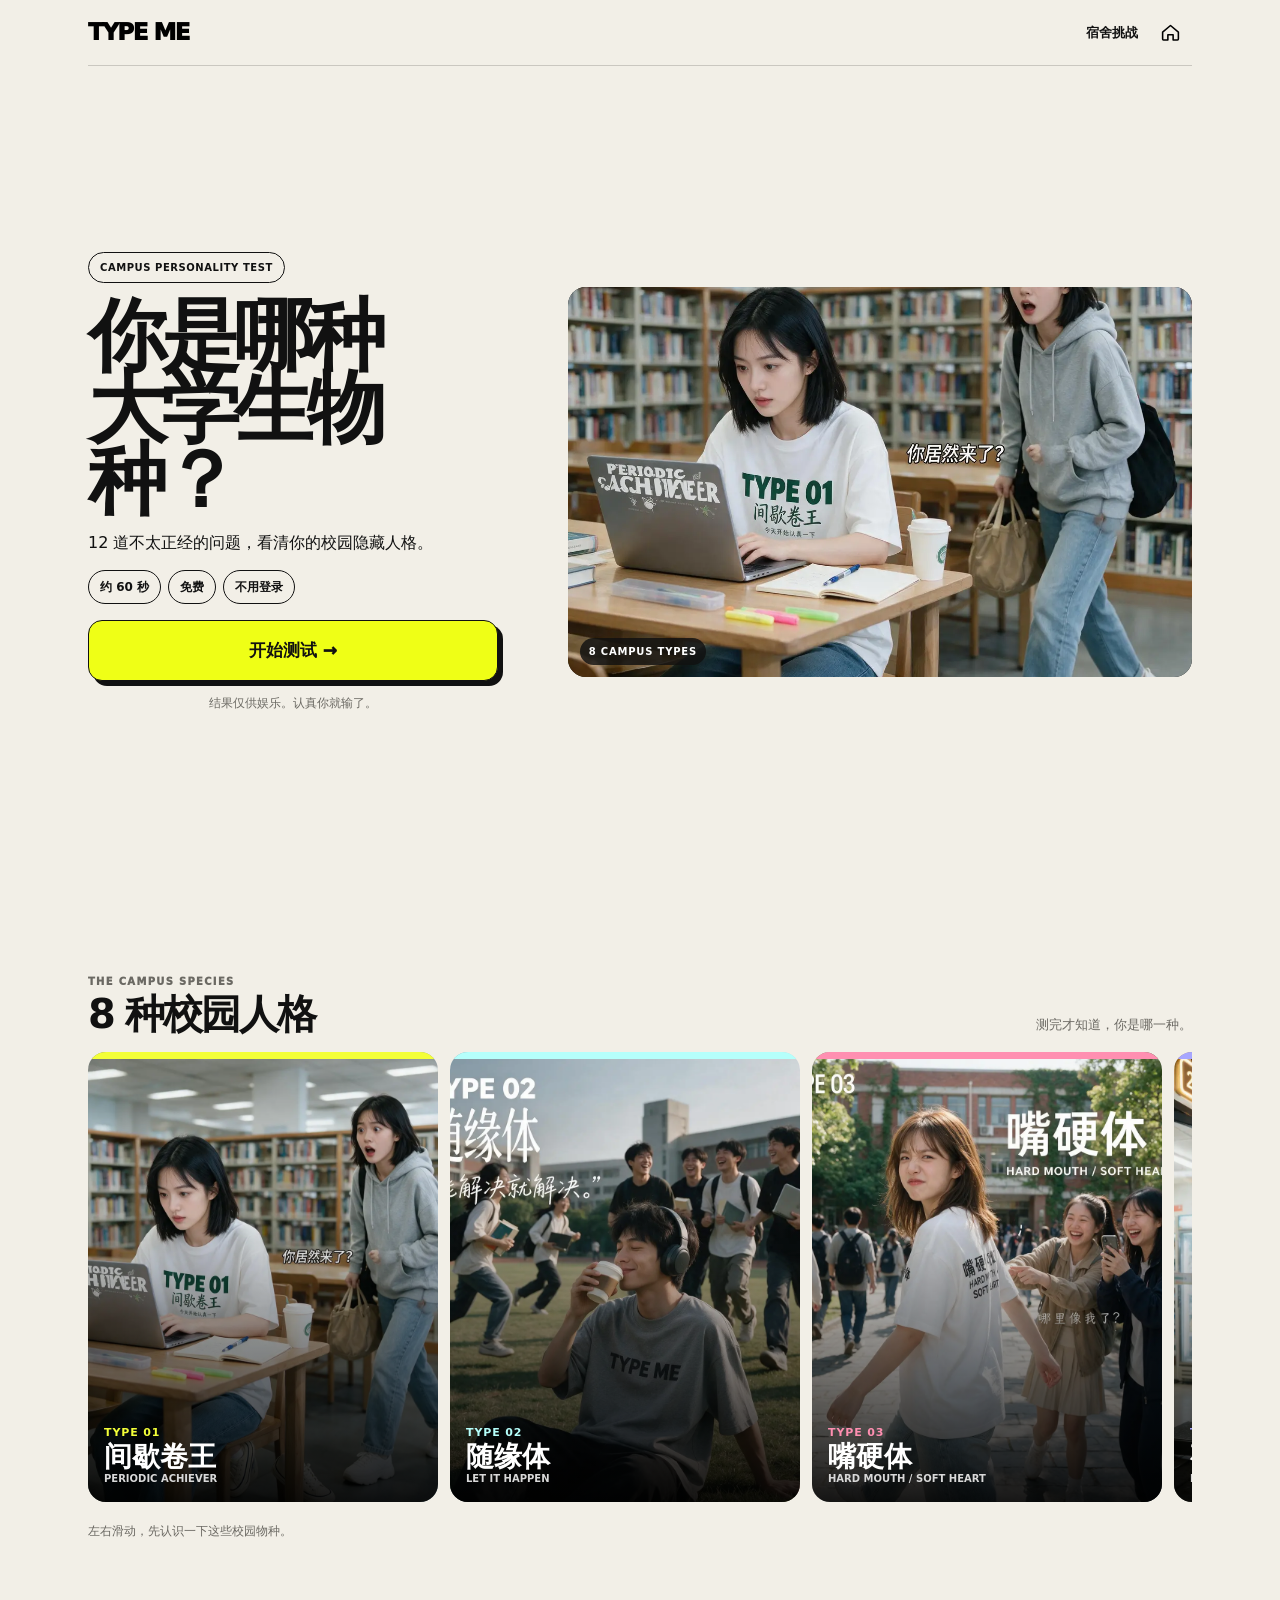
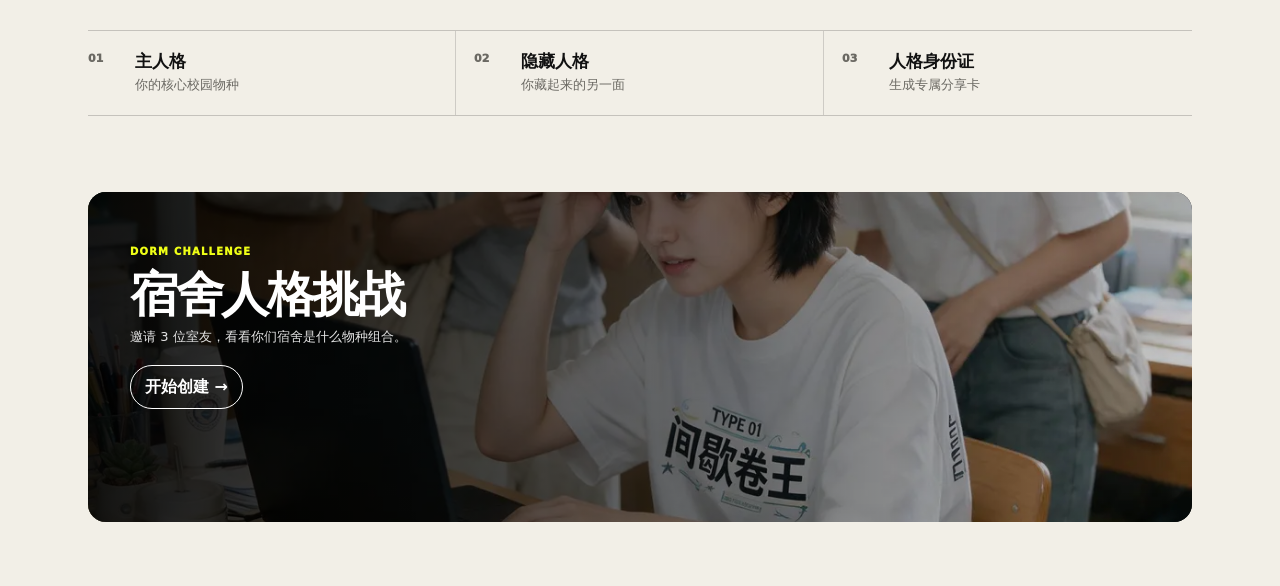
==== index.html @ 59ee9e59 "feat: add trusted analytics and WeChat public key verification" ====
<!doctype html>
<html lang="zh-CN">
<head>
  <meta charset="utf-8">
  <meta name="viewport" content="width=device-width,initial-scale=1,viewport-fit=cover">
  <meta name="theme-color" content="#f3f0e9">
  <title>TYPE ME｜你是哪种大学生物种？</title>
  <meta name="description" content="12 道不太正经的问题，看看你的校园隐藏人格。">
  <link rel="stylesheet" href="assets/styles.css?v=3">
  <link rel="stylesheet" href="assets/product-mockup.css?v=3">
  <link rel="stylesheet" href="assets/dorm.css?v=2">
  <link rel="stylesheet" href="assets/customer-media.css?v=2">
  <link rel="stylesheet" href="assets/editorial-v4.css?v=5">
  <script src="https://res.wx.qq.com/open/js/jweixin-1.6.0.js"></script>
</head>
<body>
<a class="skip-link" href="#mainContent">跳到主要内容</a>
<div class="shell">
  <header class="topbar">
    <button class="brand" id="brandBtn" type="button" aria-label="返回 TYPE ME 首页">TYPE ME</button>
    <div class="top-actions">
      <button class="top-link" id="dormTopBtn" type="button">宿舍挑战</button>
      <button class="icon-btn" id="homeBtn" type="button" aria-label="回到首页" hidden>
        <svg viewBox="0 0 24 24" aria-hidden="true"><path d="M3 11.5 12 4l9 7.5v8a1 1 0 0 1-1 1h-5v-6H9v6H4a1 1 0 0 1-1-1z"/></svg>
      </button>
    </div>
  </header>
  <main id="mainContent">
    <section id="homePage" class="page active">
      <div class="home-hero">
        <div class="hero-copy">
          <span class="eyebrow">CAMPUS PERSONALITY TEST</span>
          <h1>你是哪种<br>大学生物种？</h1>
          <p class="sub">12 道不太正经的问题，看清你的校园隐藏人格。</p>
          <div class="meta-row"><span class="meta-chip">约 60 秒</span><span class="meta-chip">免费</span><span class="meta-chip">不用登录</span></div>
          <div id="dormInviteBanner" class="dorm-invite-banner" hidden>
            <strong>你被拉进一个宿舍人格挑战</strong>
            <div>邀请码：<b id="dormInviteCode"></b></div>
            <div id="dormInviteProgress" style="margin-top:6px;font-size:13px">完成 12 题后自动加入这个宿舍。</div>
          </div>
          <button class="primary-btn" id="startBtn">开始测试 <span aria-hidden="true">→</span></button>
          <p class="micro">结果仅供娱乐。认真你就输了。</p>
        </div>
        <div class="hero-visual" id="homeVisual" aria-label="TYPE ME 校园人格穿搭视觉"></div>
      </div>
      <div class="section personality-preview-section">
        <div class="section-heading"><div><span class="section-kicker">THE CAMPUS SPECIES</span><h2>8 种校园人格</h2></div><p>测完才知道，你是哪一种。</p></div>
        <div class="preview-grid" id="previewGrid"></div>
        <p class="swipe-hint">左右滑动，先认识一下这些校园物种。</p>
      </div>
      <div class="outcome-band" aria-label="测试结果包含内容">
        <div><span>01</span><strong>主人格</strong><small>你的核心校园物种</small></div>
        <div><span>02</span><strong>隐藏人格</strong><small>你藏起来的另一面</small></div>
        <div><span>03</span><strong>人格身份证</strong><small>生成专属分享卡</small></div>
      </div>
      <div class="home-dorm-banner">
        <img id="homeDormVisual" src="assets/media/type07/scene.webp" alt="大学宿舍同学参与人格挑战" width="1200" height="750" loading="lazy">
        <div class="home-dorm-copy"><span>DORM CHALLENGE</span><h2>宿舍人格挑战</h2><p>邀请 3 位室友，看看你们宿舍是什么物种组合。</p><button id="homeDormBtn" class="banner-link" type="button">开始创建 →</button></div>
      </div>
      <div id="distributionBlock" class="section" hidden>
        <h2>最近测出的校园人格</h2>
        <div class="result-section" id="distributionContent"></div>
      </div>
    </section>

    <section id="quizPage" class="page">
      <div class="quiz-wrap">
        <div>
          <div class="quiz-head"><span id="quizCounter">1 / 12</span><span>别想太久，第一反应就行</span></div>
          <div class="progress"><span id="progressFill" style="width:8.333%"></span></div>
          <h2 class="question" id="questionText"></h2>
          <div class="options" id="options"></div>
        </div>
        <div class="quiz-bottom"><button class="back-btn" id="prevBtn">← 上一题</button></div>
      </div>
    </section>

    <section id="resultPage" class="page">
      <div id="resultHero" class="result-hero">
        <div class="result-visual-frame"><img id="resultVisual" src="" alt="" width="1200" height="1200"></div>
        <div class="result-hero-copy">
          <span class="result-page-kicker">YOUR CAMPUS SPECIES</span>
          <div class="type-number" id="resultType"></div>
          <h1 class="result-name" id="resultName"></h1>
          <div class="result-en" id="resultEn"></div>
        </div>
      </div>
      <div class="result-intro">
        <span class="section-kicker">PERSONALITY PROFILE</span>
        <h2 id="resultCore"></h2>
        <p id="resultDescription"></p>
        <div class="result-secondary">
          <span>隐藏人格 / SECONDARY TYPE</span>
          <div class="hidden-personality"><div class="hidden-badge" id="secondaryType"></div><div><strong id="secondaryName"></strong><p id="secondaryCore"></p></div></div>
        </div>
      </div>
      <div class="metrics-section"><div class="section-heading compact"><div><span class="section-kicker">PERSONALITY SIGNALS</span><h2>你的人格信号</h2></div></div><div id="metrics" class="metrics-grid"></div><p class="notice">娱乐测试结果，不是心理测量或医学结论。</p></div>
      <div class="other-side-section">
        <div class="section-heading compact inverse"><div><span class="section-kicker">SURVIVAL GUIDE</span><h2>你的校园生存指南</h2></div></div>
        <div class="other-side-grid">
          <article class="other-side-item skill-card"><span>HIGH-LIGHT SKILL</span><h3>高光技能</h3><p id="skillText"></p></article>
          <article class="other-side-item weakness-card"><span>FATAL WEAKNESS</span><h3>容易踩坑</h3><p id="weaknessText"></p></article>
        </div>
      </div>
      <div class="story-section"><div class="section-heading compact"><div><span class="section-kicker">YOUR CAMPUS STORY</span><h2>人格故事</h2></div></div><div class="result-gallery" id="resultGallery"></div><p class="visual-note" id="resultVisualNote"></p></div>
      <div class="population-strip"><div><span>你们这类人多吗？</span><strong id="populationStat">样本正在积累中</strong></div><p id="populationNote">完成样本不足 100 时不展示比例。</p></div>
      <div class="identity-section">
        <div class="section-heading compact"><div><span class="section-kicker">CAMPUS IDENTITY CARD</span><h2>领取人格身份证</h2></div></div>
        <div class="identity-layout"><div class="share-card-preview" id="identityPreview">
          <img class="card-visual" id="cardVisual" src="" alt="" width="1200" height="1200">
          <div class="card-preview-top"><small>TYPE ME · CAMPUS SPECIES</small><div id="cardType"></div></div>
          <div class="card-preview-copy"><h4 id="cardName"></h4><div id="cardEn"></div><div id="cardCore"></div></div>
        </div><div class="identity-copy"><span class="identity-index">TYPE ID / 01</span><h3>生成你的专属校园身份</h3><p>保存 1080×1920 人格卡，分享给好友看看他们是什么 TYPE。</p><div class="identity-actions"><button class="primary-btn" id="generateCardBtn">生成我的人格卡 →</button></div><p class="notice" id="cardStatus">二维码会绑定本次分享归因。</p></div></div>
      </div>

      <nav class="result-branch-grid" aria-label="测试结果下一步">
        <button class="result-branch" id="shareBtn" type="button"><span aria-hidden="true"><svg viewBox="0 0 24 24"><path d="M8 12l8-8m0 0H9m7 0v7M5 8v11h11v-5"/></svg></span><strong>分享给朋友</strong><small id="friendShareCopy">让朋友继续测试</small></button>
        <button class="result-branch" id="resultDormBranch" type="button"><span aria-hidden="true"><svg viewBox="0 0 24 24"><path d="M3 11.5 12 4l9 7.5M5 10v10h14V10M9 20v-6h6v6"/></svg></span><strong>宿舍挑战</strong><small>邀请 3 位室友</small></button>
        <button class="result-branch" id="resultProductBranch" type="button"><span aria-hidden="true"><svg viewBox="0 0 24 24"><path d="m8 5 4-2 4 2 4 2-2 4-2-1v11H8V10l-2 1-2-4 4-2Z"/></svg></span><strong>看我的 T 恤</strong><small>颜色与尺码</small></button>
      </nav>

      <div class="section dorm-entry result-dorm-entry" id="dormChallengeBlock">
        <div class="dorm-entry-card">
          <img id="dormEntryVisual" class="dorm-entry-visual" src="assets/media/type01/scene.webp" alt="大学宿舍同学一起参与人格挑战" width="1200" height="1200" loading="lazy">
          <div class="dorm-entry-overlay"><div class="dorm-kicker">DORM PERSONALITY CHALLENGE</div><h3>宿舍人格挑战</h3><p>邀请 3 位室友，4/4 解锁宿舍精神状态报告。</p><label class="sr-only" for="dormNameInput">宿舍名称，可选</label><input id="dormNameInput" class="dorm-name-field" maxlength="16" placeholder="宿舍名（可选，例如 404）"><button class="banner-link" id="createDormBtn">创建我的宿舍 →</button><div id="dormJoinStatus" class="dorm-preview-warning" hidden></div><button id="viewDormBtn" class="secondary-btn" style="margin-top:10px" hidden>查看宿舍进度</button></div>
        </div>
      </div>

      <div class="product-teaser-section">
        <div class="section-heading compact"><div><span class="section-kicker">WEAR YOUR TYPE</span><h2>你的 TYPE ME</h2></div></div>
        <div class="product-teaser"><div class="product-teaser-media"><img id="productTeaserVisual" src="" alt="" width="800" height="1000" loading="lazy"></div><div class="product-teaser-copy"><h3 id="productTeaserName"></h3><strong>¥129</strong><p id="tshirtTeaserCopy">这是你的 TYPE，不是我们的 Logo。</p><button class="secondary-btn" id="viewProductBtn">查看 T 恤详情 →</button></div></div>
      </div>
    </section>

    <section id="productPage" class="page">
      <div class="product-page-head"><button class="back-btn" id="productBackBtn">← 返回人格结果</button><span class="section-kicker">TYPE ME PRODUCT</span><h1>把你的 TYPE 穿出去</h1></div>
      <div class="section product-detail-section">
        <div class="product-box">
          <div class="product-media-panel">
            <div class="product-photo" id="productPhoto"></div>
            <div class="product-gallery" id="productGallery"></div>
          </div>
          <div class="product-copy">
            <div class="debug-tag">客户视觉素材已更新 · 当前为商品预览</div>
            <div class="product-summary"><h2 id="productName"></h2><p id="productIdentityCopy"></p><div class="price"><strong>¥129</strong><span>人格认证价</span><del>日常价 ¥139</del></div></div>
            <div class="selector"><div class="selector-label">颜色</div><div class="chips" id="colorChips"></div></div>
            <div class="selector"><div class="selector-label">尺码</div><div class="chips" id="sizeChips"></div></div>
            <div class="product-benefits" aria-label="商品核心卖点"><div><strong>220g</strong><span>重磅棉</span></div><div><strong>100%</strong><span>纯棉面料</span></div><div><strong>BOXY</strong><span>宽松版型</span></div></div>
            <div class="inventory-line" id="productInventory"></div>
            <div class="product-accordion-list">
              <details class="product-accordion"><summary>商品参数</summary><div class="product-accordion-body"><div class="product-specs" id="productSpecs"></div></div></details>
              <details class="product-accordion"><summary>尺码建议</summary><div class="product-accordion-body"><div class="size-guide-scroll"><table><thead><tr><th>尺码</th><th>胸围</th><th>衣长</th><th>肩宽</th></tr></thead><tbody id="sizeGuideRows"></tbody></table></div><div class="model-ref" id="modelRef"></div></div></details>
              <details class="product-accordion"><summary>洗涤护理</summary><div class="product-accordion-body"><ul class="care-list" id="careList"></ul></div></details>
              <details class="product-accordion"><summary>发货与售后</summary><div class="product-accordion-body"><div class="fulfillment-note" id="fulfillmentNote"></div></div></details>
            </div>
          </div>
          <div class="product-detail-story"><div class="section-heading compact"><div><span class="section-kicker">REAL PRODUCT DETAILS</span><h2>真实商品细节</h2></div></div><div class="detail-photo-grid" id="productDetailPhotos"></div><p class="notice" id="productPendingNote"></p></div>
        </div>
      </div>
      <div class="product-sticky-bar" aria-label="商品购买栏"><div><small>人格认证价</small><strong>¥129</strong></div><button class="primary-btn" id="buyBtn" disabled>商品预览中 · 暂未开放购买</button></div>
    </section>

    <section id="dormPage" class="page">
      <div class="dorm-page-wrap">
        <button class="back-btn" id="dormBackBtn">← 返回人格结果</button>
        <div class="dorm-head">
          <div class="dorm-kicker">TYPE ME · DORM SPECIES</div>
          <h1 id="dormTitle">我的宿舍</h1>
          <div class="dorm-code" id="dormCode"></div>
          <div class="dorm-progress"><span id="dormProgressText">1 / 4 已完成</span><span>4/4 解锁报告</span></div>
          <div class="dorm-progress-bar"><span id="dormProgressFill" style="width:25%"></span></div>
        </div>

        <div class="dorm-members" id="dormMembers"></div>
        <div class="dorm-actions two">
          <button class="primary-btn" id="dormShareBtn">邀请 3 个室友</button>
          <button class="secondary-btn" id="dormCopyBtn">复制邀请链接</button>
        </div>
        <button class="secondary-btn" id="dormRefreshBtn" style="margin-top:10px">刷新宿舍进度</button>
        <div id="dormInviteUrl" class="notice" style="word-break:break-all;margin-top:10px"></div>
        <div id="dormPreviewWarning" class="dorm-preview-warning" hidden>当前是 Vercel Preview 临时宿舍数据，只用于体验流程；容器重启或扩容时可能失效。正式多人联调会接持久数据库。</div>

        <div id="dormLock" class="dorm-lock">还差 3 位室友完成测试，4/4 后自动解锁宿舍报告。</div>
        <div id="dormReport" class="dorm-report" hidden>
          <div class="dorm-kicker" style="color:#f3ff38">DORM MENTAL STATE · ENTERTAINMENT ONLY</div>
          <h2 id="dormReportTitle"></h2>
          <p id="dormReportCore" class="dorm-report-core"></p>
          <div id="dormMetrics"></div>
          <div class="dorm-role-list" id="dormRoles"></div>
          <p style="font-size:12px;color:#888;margin-top:18px">娱乐化宿舍报告，不是心理测量或医学结论。</p>
        </div>
        <button class="primary-btn" id="dormDoorplateBtn" style="margin-top:14px" hidden>生成宿舍人格门牌</button>
      </div>
    </section>
  </main>
</div>
<div class="modal" id="checkoutModal"><div class="sheet"><h3>确认收货信息</h3><div class="field"><label>收货人</label><input id="receiverName" autocomplete="name"></div><div class="field"><label>手机号</label><input id="receiverPhone" inputmode="tel" autocomplete="tel"></div><div class="field"><label>收货地址</label><input id="receiverAddress" autocomplete="street-address"></div><button class="primary-btn" id="payBtn">确认并支付 ¥129</button><button class="secondary-btn" id="closeCheckoutBtn" style="margin-top:10px">取消</button><p class="notice">支付沿用当前微信 JSAPI / Native 接口，不在 V2 重写支付底座。</p></div></div>
<div class="modal" id="nativePayModal"><div class="sheet"><h3>微信扫码支付</h3><div id="nativeQr" style="text-align:center;word-break:break-all"></div><button class="secondary-btn" id="closeNativeBtn" style="margin-top:16px">关闭</button></div></div>
<div class="toast" id="toast" role="status" aria-live="polite"></div>
<script src="assets/app.js?v=9"></script>
<script src="assets/scoring-v1.js?v=1"></script>
<script src="assets/product-mockup.js?v=2"></script>
<script src="assets/card-ui.js?v=3"></script>
<script src="assets/dorm.js?v=2"></script>
</body>
</html>
---- assets/styles.css ----
:root{--bg:#f3f0e9;--ink:#111;--muted:#6b6b68;--card:#fffdf8;--line:#171717;--acid:#f3ff38;--shadow:6px 6px 0 #111;--radius:22px}*{box-sizing:border-box}html{scroll-behavior:smooth}body{margin:0;background:var(--bg);color:var(--ink);font-family:Inter,ui-sans-serif,system-ui,-apple-system,BlinkMacSystemFont,"Segoe UI","PingFang SC","Hiragino Sans GB","Microsoft YaHei",sans-serif}button,input,select{font:inherit}button{cursor:pointer}a{color:inherit}.shell{width:min(100%,720px);margin:0 auto;min-height:100vh;padding:16px 16px 60px}.topbar{display:flex;align-items:center;justify-content:space-between;padding:4px 2px 18px}.brand{font-weight:1000;letter-spacing:-.05em;font-size:25px}.top-actions{display:flex;gap:8px}.icon-btn{border:2px solid var(--line);background:#fff;border-radius:999px;width:42px;height:42px;font-weight:900;display:grid;place-items:center}.page{display:none}.page.active{display:block;animation:fade .18s ease}@keyframes fade{from{opacity:.3;transform:translateY(4px)}to{opacity:1;transform:none}}.hero{padding:34px 4px 24px;min-height:72vh;display:flex;flex-direction:column;justify-content:center}.eyebrow{display:inline-flex;align-items:center;gap:8px;width:max-content;border:2px solid #111;border-radius:999px;padding:7px 11px;font-size:12px;font-weight:850;background:#fff}.hero h1{font-size:clamp(48px,14vw,86px);line-height:.93;letter-spacing:-.065em;margin:18px 0 14px;max-width:650px}.hero .sub{font-size:20px;line-height:1.55;margin:0 0 18px;max-width:560px}.meta-row{display:flex;flex-wrap:wrap;gap:8px;margin:8px 0 24px}.meta-chip{font-size:13px;font-weight:800;border:1.5px solid #111;padding:7px 10px;border-radius:999px;background:#fff}.primary-btn{width:100%;border:2px solid #111;border-radius:18px;background:var(--acid);color:#111;padding:17px 20px;font-size:18px;font-weight:1000;box-shadow:var(--shadow);transition:.13s transform,.13s box-shadow}.primary-btn:active{transform:translate(4px,4px);box-shadow:2px 2px 0 #111}.secondary-btn{width:100%;border:2px solid #111;border-radius:16px;background:#fff;padding:14px 18px;font-weight:900}.micro{font-size:12px;color:var(--muted);text-align:center;margin:16px 0 0}.section{padding:36px 0}.section h2{font-size:34px;letter-spacing:-.04em;margin:0 0 16px}.preview-grid{display:grid;grid-template-columns:1fr 1fr;gap:12px}.preview-card{border:2px solid #111;border-radius:18px;background:#fff;padding:18px;min-height:158px;display:flex;flex-direction:column;justify-content:space-between}.preview-type{font-size:11px;font-weight:900;letter-spacing:.08em}.preview-name{font-size:22px;font-weight:1000;line-height:1.05}.preview-en{font-size:11px;color:#555;font-weight:800}.hidden-note{margin:14px 0 0;padding:14px;border-left:4px solid #111;background:#fff;font-weight:800}.quiz-wrap{min-height:78vh;display:flex;flex-direction:column}.quiz-head{padding:6px 0 18px;display:flex;justify-content:space-between;align-items:center;font-size:13px;font-weight:900}.progress{height:8px;border:2px solid #111;border-radius:999px;overflow:hidden;background:#fff}.progress>span{height:100%;display:block;background:var(--acid);transition:width .22s ease}.question{font-size:32px;line-height:1.16;letter-spacing:-.04em;margin:30px 0 18px}.options{display:grid;gap:10px}.option{border:2px solid #111;background:#fff;border-radius:16px;padding:15px 16px;text-align:left;font-weight:850;line-height:1.35;transition:.12s}.option:hover,.option.selected{background:#111;color:#fff;transform:translateY(-1px)}.quiz-bottom{margin-top:auto;padding-top:20px;display:flex;gap:10px}.back-btn{border:2px solid #111;background:#fff;border-radius:16px;padding:14px 16px;font-weight:900}.result-hero{border:2px solid #111;background:#111;color:#fff;border-radius:28px;padding:26px 22px;overflow:hidden;position:relative}.result-hero:after{content:"";position:absolute;width:180px;height:180px;border-radius:50%;background:var(--accent,#f3ff38);right:-72px;bottom:-78px;opacity:.95}.type-number{font-size:13px;font-weight:950;letter-spacing:.12em;color:var(--accent,#f3ff38)}.result-name{font-size:52px;line-height:.95;letter-spacing:-.06em;margin:18px 0 8px}.result-en{font-size:14px;font-weight:900;letter-spacing:.08em;color:#bbb}.result-core{font-size:23px;font-weight:900;line-height:1.35;margin:28px 0 0;max-width:480px;position:relative;z-index:1}.result-section{border:2px solid #111;background:#fff;border-radius:22px;padding:20px;margin-top:14px}.result-section h3{margin:0 0 12px;font-size:22px;letter-spacing:-.03em}.result-section p{line-height:1.7;margin:0}.metric{margin:14px 0}.metric-top{display:flex;justify-content:space-between;font-size:13px;font-weight:900;margin-bottom:6px}.metric-bar{height:12px;background:#ecebe6;border:1.5px solid #111;border-radius:99px;overflow:hidden}.metric-bar span{display:block;height:100%;background:var(--accent,#f3ff38);border-right:1.5px solid #111}.hidden-personality{display:flex;gap:14px;align-items:center}.hidden-badge{border:2px solid #111;border-radius:14px;padding:12px;min-width:90px;text-align:center;background:#f4f4ef;font-weight:1000}.stat-box{font-size:30px;font-weight:1000}.share-card-preview{aspect-ratio:9/16;max-width:330px;margin:0 auto;border:2px solid #111;border-radius:24px;background:#111;color:#fff;padding:24px;display:flex;flex-direction:column;justify-content:space-between;box-shadow:var(--shadow)}.share-card-preview small{font-weight:900;letter-spacing:.1em}.share-card-preview h4{font-size:40px;line-height:.95;margin:8px 0}.product-box{border:2px solid #111;border-radius:24px;background:#fff;margin-top:18px;overflow:hidden}.product-photo{aspect-ratio:4/3;background:repeating-linear-gradient(-45deg,#efeee8,#efeee8 12px,#e2e0d8 12px,#e2e0d8 24px);display:grid;place-items:center;text-align:center;font-weight:900;color:#777;border-bottom:2px solid #111}.product-copy{padding:20px}.price{display:flex;align-items:end;gap:10px;margin:10px 0 16px}.price strong{font-size:34px}.price del{color:#777}.selector{margin:16px 0}.selector-label{font-size:13px;font-weight:900;margin-bottom:8px}.chips{display:flex;gap:8px;flex-wrap:wrap}.chip{border:2px solid #111;border-radius:999px;background:#fff;padding:8px 12px;font-weight:900}.chip.active{background:#111;color:#fff}.modal{position:fixed;inset:0;background:rgba(0,0,0,.55);display:none;align-items:flex-end;justify-content:center;z-index:50}.modal.open{display:flex}.sheet{background:#fff;width:min(100%,720px);border-radius:26px 26px 0 0;padding:20px 18px 28px;border:2px solid #111;border-bottom:0;max-height:88vh;overflow:auto}.sheet h3{margin:0 0 16px}.field{display:grid;gap:6px;margin:12px 0}.field label{font-size:12px;font-weight:900}.field input{border:2px solid #111;border-radius:13px;padding:13px}.notice{font-size:12px;color:#666;line-height:1.6}.toast{position:fixed;left:50%;bottom:26px;transform:translateX(-50%) translateY(20px);opacity:0;pointer-events:none;background:#111;color:#fff;padding:10px 14px;border-radius:999px;font-size:13px;font-weight:800;transition:.2s;z-index:100}.toast.show{opacity:1;transform:translateX(-50%)}.debug-tag{font-size:11px;background:#fff1c7;border:1px solid #d6aa00;padding:5px 8px;border-radius:8px;color:#6d5400}@media(max-width:480px){.shell{padding:12px 12px 42px}.hero{padding-top:18px}.hero h1{font-size:55px}.question{font-size:29px}.result-name{font-size:46px}.preview-card{min-height:145px;padding:14px}}.product-specs{display:grid;grid-template-columns:1fr 1fr;gap:8px;margin:18px 0}.product-specs>div{border:1.5px solid #111;border-radius:12px;padding:10px 11px;background:#f8f7f2;display:grid;gap:3px}.product-specs span{font-size:11px;color:#666;font-weight:800}.product-specs b{font-size:14px}.size-guide{border:1.5px solid #111;border-radius:14px;margin:16px 0;background:#fff}.size-guide summary{padding:12px 14px;font-weight:950;cursor:pointer}.size-guide-scroll{overflow:auto;border-top:1.5px solid #111}.size-guide table{width:100%;border-collapse:collapse;min-width:430px;font-size:12px}.size-guide th,.size-guide td{padding:9px 10px;border-bottom:1px solid #ddd;text-align:center}.size-guide th{background:#111;color:#fff}.model-ref{display:grid;gap:5px;padding:13px 14px;border-left:4px solid #111;background:#f4f3ed;margin:14px 0 18px;font-size:13px}.model-ref span{color:#444}@media(max-width:480px){.product-specs{grid-template-columns:1fr}.size-guide table{min-width:390px}}
---- assets/product-mockup.css ----
.product-photo{position:relative;overflow:hidden;background:#dedbd1;aspect-ratio:4/3;border-bottom:2px solid #111}.real-product-image{width:100%;height:100%;object-fit:cover;display:block}.visual-badge{position:absolute;left:12px;bottom:12px;border:1.5px solid #111;border-radius:999px;background:rgba(255,255,255,.92);padding:7px 10px;font-size:10px;font-weight:1000;letter-spacing:.04em}.product-gallery{display:grid;grid-template-columns:repeat(2,minmax(0,1fr));gap:8px;padding:10px;border-bottom:2px solid #111;background:#f4f2ec}.product-gallery button{min-width:0;min-height:0;padding:5px;border:2px solid transparent;border-radius:12px;background:transparent;text-align:left}.product-gallery button.active{border-color:#111;background:#fff}.product-gallery img{display:block;width:100%;aspect-ratio:4/3;object-fit:cover;border-radius:8px}.product-gallery span{display:block;font-size:10px;font-weight:900;margin:5px 2px 1px}
@container (min-width:520px){.product-gallery{grid-template-columns:repeat(4,minmax(0,1fr))}}
@container (min-width:620px){.product-photo{aspect-ratio:16/10}}
---- assets/dorm.css ----
.dorm-invite-banner{margin:14px 0 0;padding:16px;border:2px solid #111;border-radius:18px;background:#f3ff38;box-shadow:6px 6px 0 #111}.dorm-invite-banner strong{display:block;font-size:18px;margin-bottom:6px}.dorm-entry{border-top:1px solid #ddd}.dorm-entry-card{padding:18px;border:2px solid #111;border-radius:20px;background:#fff;box-shadow:7px 7px 0 #111}.dorm-entry-card h3{font-size:24px;margin:0 0 8px}.dorm-entry-card p{margin:0 0 14px;line-height:1.65}.dorm-name-field{width:100%;box-sizing:border-box;border:2px solid #111;border-radius:14px;padding:13px 14px;font:inherit;background:#fff;margin-bottom:10px}.dorm-kicker{font-size:12px;font-weight:900;letter-spacing:.12em;text-transform:uppercase;color:#666}.dorm-page-wrap{max-width:760px;margin:0 auto;padding:18px 16px 80px}.dorm-head{padding:18px;border:2px solid #111;border-radius:22px;background:#f3ff38;box-shadow:8px 8px 0 #111}.dorm-head h1{font-size:34px;line-height:1.05;margin:8px 0}.dorm-code{font-size:13px;font-weight:900;letter-spacing:.12em}.dorm-progress{display:flex;align-items:center;justify-content:space-between;margin-top:14px;font-weight:900}.dorm-progress-bar{height:13px;background:#1112;border:1px solid #111;border-radius:999px;overflow:hidden;margin-top:8px}.dorm-progress-bar span{display:block;height:100%;background:#111;transition:width .25s ease}.dorm-members{display:grid;gap:10px;margin-top:22px}.dorm-member{display:grid;grid-template-columns:42px 1fr auto;gap:12px;align-items:center;padding:14px;border:1.5px solid #111;border-radius:16px;background:#fff}.dorm-member.empty{opacity:.58;border-style:dashed}.dorm-slot{width:38px;height:38px;border-radius:12px;background:#111;color:#fff;display:grid;place-items:center;font-weight:1000}.dorm-member-main b{display:block;font-size:16px}.dorm-member-main span{font-size:12px;color:#666}.dorm-you{font-size:11px;font-weight:900;background:#f3ff38;border:1px solid #111;border-radius:999px;padding:4px 7px}.dorm-actions{display:grid;gap:10px;margin-top:18px}.dorm-report{margin-top:24px;padding:18px;border:2px solid #111;border-radius:22px;background:#111;color:#fff}.dorm-report[hidden]{display:none}.dorm-report h2{font-size:29px;line-height:1.15;margin:6px 0 10px}.dorm-report-core{color:#ccc;line-height:1.65}.dorm-metric{margin-top:16px}.dorm-metric-top{display:flex;justify-content:space-between;font-weight:900;font-size:13px}.dorm-metric-bar{height:10px;margin-top:6px;background:#ffffff20;border-radius:999px;overflow:hidden}.dorm-metric-bar span{display:block;height:100%;background:#f3ff38}.dorm-role-list{display:grid;gap:8px;margin-top:18px}.dorm-role{display:flex;justify-content:space-between;gap:10px;padding:9px 0;border-bottom:1px solid #ffffff20}.dorm-lock{margin-top:24px;padding:18px;border:1.5px dashed #777;border-radius:18px;text-align:center;color:#666}.dorm-card-preview{margin-top:18px}.dorm-card-preview img{width:100%;display:block;border-radius:18px;border:1px solid #222}.dorm-preview-warning{margin-top:12px;font-size:12px;line-height:1.55;color:#8a5d00;background:#fff4c2;border:1px solid #e2bd43;padding:10px 12px;border-radius:12px}@media(min-width:700px){.dorm-actions.two{grid-template-columns:1fr 1fr}.dorm-entry-card{padding:24px}.dorm-page-wrap{padding-top:28px}}
---- assets/customer-media.css ----
img{max-width:100%}button{touch-action:manipulation}.shell{container-type:inline-size}.primary-btn:disabled{cursor:not-allowed;box-shadow:none;background:#deddd7;color:#777;border-color:#8d8d89}.primary-btn:focus-visible,.secondary-btn:focus-visible,.icon-btn:focus-visible,.option:focus-visible,.chip:focus-visible,.product-gallery button:focus-visible{outline:4px solid var(--accent,#f3ff38);outline-offset:3px}

.hero{min-height:auto}.hero-visual{position:relative;aspect-ratio:16/10;margin:4px 0 22px;border:2px solid #111;border-radius:24px;background:#111;overflow:hidden;box-shadow:var(--shadow)}.hero-visual img{position:absolute;display:block;object-fit:cover;border:2px solid #111}.hero-visual img:first-child{inset:0;width:72%;height:100%;border:0}.hero-visual img:nth-child(2){right:12px;top:12px;width:31%;height:43%;border-radius:14px}.hero-visual img:nth-child(3){right:12px;bottom:12px;width:31%;height:43%;border-radius:14px}

.preview-card{padding:0;min-height:250px;overflow:hidden;justify-content:flex-end;position:relative;border-top:2px solid #111}.preview-card:before{content:"";position:absolute;inset:0 0 auto;height:10px;background:var(--preview-accent);z-index:2}.preview-card img{position:absolute;inset:0;width:100%;height:100%;object-fit:cover}.preview-card:after{content:"";position:absolute;inset:36% 0 0;background:linear-gradient(transparent,rgba(0,0,0,.9))}.preview-card-copy{position:relative;z-index:1;color:#fff;padding:54px 14px 14px}.preview-card .preview-en{color:#d8d8d8}.preview-card .preview-type{color:var(--preview-accent)}

.result-hero{padding:0}.result-hero:after{display:none}.result-visual-frame{aspect-ratio:4/3;background:#222;overflow:hidden}.result-visual-frame img{width:100%;height:100%;display:block;object-fit:cover}.result-hero-copy{padding:24px 22px 28px;position:relative}.result-core{margin-top:22px}.result-gallery{display:grid;grid-template-columns:minmax(0,1fr);gap:12px;margin-top:18px}.result-gallery figure,.detail-photo-grid figure{margin:0;min-width:0}.result-gallery img{width:100%;aspect-ratio:1/1;object-fit:cover;border:1.5px solid #111;border-radius:14px;display:block}.result-gallery figcaption,.detail-photo-grid figcaption{font-size:11px;font-weight:850;margin-top:6px}.visual-note{font-size:11px;color:#686866;line-height:1.55;margin:14px 0 0}

.share-card-preview{position:relative;isolation:isolate;overflow:hidden}.share-card-preview:after{content:"";position:absolute;inset:0;z-index:-1;background:linear-gradient(180deg,rgba(0,0,0,.08),#111 62%)}.card-visual{position:absolute;inset:0;z-index:-2;width:100%;height:62%;object-fit:cover;opacity:.9}.share-card-preview>small{align-self:flex-start;padding:6px 9px;border-radius:999px;background:rgba(0,0,0,.65)}

.dorm-entry-visual{width:100%;aspect-ratio:16/10;object-fit:cover;border:2px solid #111;border-radius:16px;margin-bottom:16px;display:block}

.inventory-line{border:1.5px solid #111;border-radius:12px;background:#f3ff38;padding:10px 12px;font-size:12px;font-weight:900;line-height:1.45;margin:14px 0}.chip{min-height:44px}.chip small{display:block;font-size:9px;margin-top:2px;opacity:.72}.care-guide{border:1.5px solid #111;border-radius:14px;background:#fff;margin:16px 0}.care-guide summary{padding:13px 14px;font-weight:950;cursor:pointer}.care-guide ul{margin:0;padding:0 28px 16px 34px;line-height:1.7;font-size:13px}.detail-photo-grid{display:grid;grid-template-columns:repeat(3,1fr);gap:9px;margin:18px 0}.detail-photo-grid img{width:100%;aspect-ratio:1/1;object-fit:cover;border:1.5px solid #111;border-radius:12px;display:block}.fulfillment-note{display:grid;gap:5px;padding:14px;border-left:4px solid #111;background:#f4f3ed;margin:16px 0 18px;font-size:12px;line-height:1.5}.fulfillment-note b{font-size:14px}

@container (min-width:520px){.result-gallery{grid-template-columns:repeat(2,minmax(0,1fr))}.result-gallery figure:last-child{grid-column:1/-1}.result-gallery figure:last-child img{aspect-ratio:16/9}}
@container (min-width:620px){.result-hero{display:grid;grid-template-columns:1.05fr .95fr;align-items:stretch}.result-visual-frame{aspect-ratio:auto;min-height:430px}.result-hero-copy{display:flex;flex-direction:column;justify-content:center}.result-name{font-size:58px}}
@media(max-width:480px){.hero h1{font-size:51px}.hero-visual{aspect-ratio:4/3;margin-top:2px}.preview-card{min-height:205px}.preview-card-copy{padding:48px 12px 12px}.preview-name{font-size:19px}.result-gallery figcaption{font-size:10px}.detail-photo-grid{grid-template-columns:1fr 1fr}.detail-photo-grid figure:last-child{grid-column:1/-1}.detail-photo-grid figure:last-child img{aspect-ratio:16/10}.product-copy{padding:17px}}
@media(prefers-reduced-motion:reduce){html{scroll-behavior:auto}.page.active{animation:none}.primary-btn,.progress>span,.option,.toast{transition:none}}
---- assets/editorial-v4.css ----
:root{
  --bg:#f2efe7;
  --ink:#111111;
  --muted:#6b6963;
  --paper:#fffdf8;
  --acid:#efff16;
  --line:#171717;
  --radius-sm:12px;
  --radius-md:18px;
  --radius-lg:24px;
  --space-section:56px;
}

html{background:var(--bg);scroll-padding-top:72px}
body{overflow-x:hidden;background:var(--bg);font-size:16px;line-height:1.5}
::selection{background:var(--acid);color:var(--ink)}
button{min-height:44px}
.sr-only{position:absolute;width:1px;height:1px;padding:0;margin:-1px;overflow:hidden;clip:rect(0,0,0,0);white-space:nowrap;border:0}
.skip-link{position:fixed;z-index:100;left:12px;top:10px;transform:translateY(-150%);padding:10px 14px;border-radius:10px;background:#111;color:#fff;font-weight:850;text-decoration:none;transition:transform .18s ease-out}
.skip-link:focus{transform:translateY(0)}
.shell{width:100%;max-width:1160px;padding:0 16px 64px}
.topbar{min-height:58px;padding:8px 0;border-bottom:1px solid rgba(17,17,17,.18)}
.brand{appearance:none;border:0;background:transparent;padding:0;font-size:23px;line-height:1;font-weight:1000;letter-spacing:-.065em;min-height:44px}
.top-actions{align-items:center}
.top-link{appearance:none;border:0;background:transparent;padding:8px 2px;font-size:13px;font-weight:900;color:var(--ink)}
.icon-btn{width:44px;height:44px;border:0;background:transparent;border-radius:50%}
.icon-btn svg{width:21px;height:21px;fill:none;stroke:currentColor;stroke-width:1.8;stroke-linecap:round;stroke-linejoin:round}
.page.active{animation:editorial-enter .22s ease-out}
@keyframes editorial-enter{from{opacity:0;transform:translateY(7px)}to{opacity:1;transform:none}}

.home-hero{display:grid;padding:34px 0 10px}
.hero-copy{display:contents}
.hero-copy .eyebrow{grid-row:1;justify-self:start}
.hero-copy h1{grid-row:2;font-size:clamp(49px,14.2vw,64px);line-height:.91;letter-spacing:-.075em;margin:17px 0 15px;max-width:none}
.hero-copy .sub{grid-row:3;font-size:16px;line-height:1.55;margin:0 0 14px;max-width:34em}
.hero-copy .meta-row{grid-row:4;margin:0 0 16px;gap:7px}
.hero-copy .dorm-invite-banner{grid-row:5}
.hero-visual{grid-row:6;position:relative;aspect-ratio:16/10;margin:4px 0 16px;border:0;border-radius:var(--radius-md);background:#111;overflow:hidden;box-shadow:none}
.hero-visual img{position:absolute!important;inset:0!important;width:100%!important;height:100%!important;border:0!important;border-radius:0!important;object-fit:cover}
.hero-visual::after{content:"8 CAMPUS TYPES";position:absolute;left:12px;bottom:12px;padding:6px 9px;border-radius:999px;background:rgba(17,17,17,.82);color:#fff;font-size:10px;font-weight:900;letter-spacing:.08em}
.hero-copy .primary-btn{grid-row:7}
.hero-copy .micro{grid-row:8}
.eyebrow{border:1.5px solid var(--ink);background:transparent;padding:7px 11px;font-size:10px;letter-spacing:.055em}
.meta-chip{padding:7px 11px;border:1px solid var(--ink);background:transparent;font-size:12px}
.primary-btn{min-height:54px;border-radius:14px;border:1.5px solid var(--ink);box-shadow:5px 5px 0 var(--ink);font-size:17px;transition:transform .16s ease,box-shadow .16s ease,background .16s ease}
.primary-btn:hover:not(:disabled){background:#e5f600}
.secondary-btn{min-height:48px;border-radius:12px;border:1.5px solid var(--ink);background:transparent}
.micro{margin:13px 0 0}

.section{padding:var(--space-section) 0}
.section-heading{display:flex;align-items:end;justify-content:space-between;gap:18px;margin-bottom:18px}
.section-heading h2,.section h2{font-size:31px;line-height:1;letter-spacing:-.055em;margin:5px 0 0}
.section-heading>p{max-width:240px;margin:0;color:var(--muted);font-size:13px;text-align:right}
.section-kicker{display:block;font-size:10px;font-weight:950;letter-spacing:.13em;color:var(--muted)}
.section-heading.compact{margin-bottom:18px}
.section-heading.inverse h2,.section-heading.inverse .section-kicker{color:#fff}

.personality-preview-section{padding-bottom:34px}
.preview-grid{display:flex;gap:12px;overflow-x:auto;scroll-snap-type:x mandatory;scrollbar-width:none;margin:0 -16px;padding:0 16px 8px}
.preview-grid::-webkit-scrollbar{display:none}
.preview-card{flex:0 0 min(80vw,310px);min-height:390px;scroll-snap-align:start;border:0;border-radius:var(--radius-md);box-shadow:none}
.preview-card:before{height:7px}
.preview-card-copy{padding:96px 16px 16px}
.preview-card .preview-name{font-size:28px}
.preview-card .preview-en{font-size:10px}
.swipe-hint{margin:8px 0 0;color:var(--muted);font-size:12px}

.outcome-band{display:grid;margin:14px 0 var(--space-section);border-top:1px solid rgba(17,17,17,.2);border-bottom:1px solid rgba(17,17,17,.2)}
.outcome-band>div{display:grid;grid-template-columns:38px 1fr;column-gap:9px;padding:16px 0;border-bottom:1px solid rgba(17,17,17,.16)}
.outcome-band>div:last-child{border-bottom:0}
.outcome-band span{grid-row:1/3;font-size:11px;font-weight:950;color:var(--muted)}
.outcome-band strong{font-size:17px;line-height:1.2}
.outcome-band small{margin-top:4px;color:var(--muted)}

.home-dorm-banner{position:relative;min-height:245px;border-radius:var(--radius-md);overflow:hidden;background:#111;color:#fff}
.home-dorm-banner::after{content:"";position:absolute;inset:0;background:linear-gradient(90deg,rgba(0,0,0,.88),rgba(0,0,0,.2))}
.home-dorm-banner img{position:absolute;inset:0;width:100%;height:100%;object-fit:cover}
.home-dorm-copy{position:relative;z-index:1;max-width:310px;padding:24px 20px}
.home-dorm-copy>span{color:var(--acid);font-size:10px;font-weight:950;letter-spacing:.12em}
.home-dorm-copy h2{font-size:31px;line-height:1;margin:8px 0 9px;letter-spacing:-.05em}
.home-dorm-copy p{font-size:13px;line-height:1.6;margin:0 0 17px;color:#e5e5e5}
.banner-link{appearance:none;display:inline-flex;align-items:center;justify-content:center;min-height:44px;border:1.5px solid currentColor;border-radius:999px;background:transparent;color:inherit;padding:8px 14px;font-weight:900}
.top-link:active,.brand:active,.icon-btn:active,.banner-link:active,.secondary-btn:active{opacity:.62}

.quiz-wrap{max-width:680px;margin:0 auto;min-height:calc(100dvh - 86px);padding:24px 0 16px}
.quiz-head{font-size:12px}
.progress{height:6px;border:0;background:#dcd8ce}
.progress>span{background:var(--ink)}
.question{font-size:clamp(30px,8.7vw,42px);margin:36px 0 24px}
.options{gap:11px}
.option{min-height:58px;border:1.5px solid var(--ink);border-radius:14px;padding:16px;font-size:16px}
.option:hover{transform:none}
.option.selected{background:var(--ink);color:#fff}

#resultPage{max-width:820px;margin:0 auto;padding-top:12px}
.result-hero{position:relative;display:block!important;grid-template-columns:none!important;padding:0;border:0;border-radius:var(--radius-md);background:#111;box-shadow:none;overflow:hidden;color:#fff}
.result-visual-frame{position:relative;aspect-ratio:4/5;max-height:690px}
.result-visual-frame::after{content:"";position:absolute;inset:24% 0 0;background:linear-gradient(transparent 0,rgba(0,0,0,.18) 22%,rgba(0,0,0,.92) 100%)}
.result-visual-frame img{width:100%;height:100%;object-fit:cover}
.result-hero-copy{position:absolute;z-index:2;left:0;right:0;bottom:0;padding:28px 20px 24px}
.result-page-kicker{display:inline-flex;margin-bottom:13px;padding:6px 9px;border:1px solid rgba(255,255,255,.8);border-radius:999px;color:#fff;font-size:9px;font-weight:950;letter-spacing:.11em}
.type-number{color:var(--accent,var(--acid));font-size:13px;font-weight:950;letter-spacing:.1em}
.result-name{color:#fff;font-size:clamp(54px,17vw,80px);line-height:.9;letter-spacing:-.07em;margin:8px 0 10px}
.result-en{color:#fff;font-size:11px;font-weight:900;letter-spacing:.05em}
.result-intro{padding:30px 2px 35px}
.result-intro h2{font-size:27px;line-height:1.18;letter-spacing:-.045em;margin:8px 0 11px}
.result-intro>p{margin:0;color:#383733;line-height:1.75}
.result-secondary{margin-top:24px;padding:16px;border:1px solid rgba(17,17,17,.18);border-radius:14px;background:rgba(255,255,255,.46)}
.result-secondary>span{display:block;margin-bottom:12px;color:var(--muted);font-size:9px;font-weight:950;letter-spacing:.11em}
.hidden-personality{display:flex;align-items:flex-start;gap:12px}
.hidden-badge{flex:0 0 auto;min-width:70px;padding:9px 8px;border:1px solid var(--ink);border-radius:10px;background:var(--ink);color:#fff;font-size:11px;text-align:center}
.hidden-personality strong{display:block;font-size:20px;line-height:1.1;margin:1px 0 5px}
.hidden-personality p{margin:0;color:var(--muted);font-size:12px;line-height:1.5}

.metrics-section{padding:32px 0 39px;border-top:1px solid rgba(17,17,17,.2)}
.metrics-grid{display:grid;grid-template-columns:repeat(2,minmax(0,1fr));gap:10px}
.metric{min-width:0;margin:0;padding:13px 12px 12px;border:1px solid rgba(17,17,17,.18);border-radius:12px;background:var(--paper)}
.metric-top{display:flex;align-items:baseline;justify-content:space-between;gap:8px;margin-bottom:10px;font-size:11px;font-weight:850}
.metric-top span:last-child{font-size:18px;font-weight:1000;letter-spacing:-.04em}
.metric-bar{height:5px;border:0;border-radius:99px;background:#d9d6ce;overflow:hidden}
.metric-bar span{display:block;height:100%;border:0;border-radius:99px;background:var(--accent,var(--acid))}
.metrics-section .notice{margin:12px 2px 0}
.other-side-section{margin:0 -16px;padding:34px 16px 36px;background:#111;color:#fff}
.other-side-grid{display:grid;grid-template-columns:repeat(2,minmax(0,1fr));gap:10px}
.other-side-item{min-width:0;padding:16px 14px 17px;border:1px solid rgba(255,255,255,.2);border-radius:13px;background:#1b1b1b}
.other-side-item.weakness-card{background:#f7f3e9;color:#111}
.other-side-item>span{display:block;color:var(--accent,var(--acid));font-size:8px;font-weight:950;letter-spacing:.08em;margin-bottom:16px;overflow-wrap:anywhere}
.other-side-item.weakness-card>span{color:#6b6963}
.other-side-item h3{margin:0 0 8px;font-size:17px;line-height:1.1}
.other-side-item p{margin:0;color:#d6d6d6;line-height:1.6;font-size:12px}
.other-side-item.weakness-card p{color:#45433e}

.story-section{padding:46px 0 34px}
.result-gallery{display:grid;grid-template-columns:repeat(2,minmax(0,1fr));gap:10px;margin:0;padding:0;overflow:visible}
.result-gallery figure{min-width:0;margin:0;display:grid;grid-template-rows:auto auto;align-content:start}
.result-gallery .story-lead{grid-column:1/-1}
.result-gallery figure img{display:block;width:100%;height:auto;aspect-ratio:1/1;object-fit:cover;border:0;border-radius:14px}
.result-gallery .story-lead img{aspect-ratio:16/10}
.result-gallery figcaption{min-width:0;margin:7px 2px 0;font-size:11px;line-height:1.45;color:var(--muted);overflow-wrap:anywhere}
.visual-note{display:block;clear:both;width:100%;margin:16px 0 0;padding:13px 2px 0;border-top:1px solid rgba(17,17,17,.16);font-size:11px;line-height:1.65;overflow-wrap:anywhere}
.population-strip{display:flex;align-items:center;justify-content:space-between;gap:18px;padding:19px 0;border-top:1px solid rgba(17,17,17,.2);border-bottom:1px solid rgba(17,17,17,.2)}
.population-strip span{display:block;font-size:11px;color:var(--muted)}
.population-strip strong{display:block;margin-top:4px;font-size:19px}
.population-strip p{max-width:170px;margin:0;color:var(--muted);font-size:11px;text-align:right}

.identity-section{padding:48px 0 22px}
.identity-layout{display:grid;grid-template-columns:minmax(105px,36%) 1fr;gap:17px;align-items:center;padding:18px;border-radius:var(--radius-md);background:#111;color:#fff}
.share-card-preview{display:block;width:100%;max-width:154px;aspect-ratio:9/16;margin:0;border:0;border-radius:11px;padding:0;box-shadow:none;background:#111}
.share-card-preview::after{z-index:0;background:linear-gradient(180deg,rgba(0,0,0,.04) 20%,rgba(0,0,0,.18) 46%,rgba(0,0,0,.94) 100%)}
.share-card-preview .card-visual{z-index:-1;width:100%;height:100%;opacity:1;object-fit:cover}
.card-preview-top,.card-preview-copy{position:absolute;z-index:1;left:10px;right:10px}
.card-preview-top{top:10px;display:flex;align-items:center;justify-content:space-between;gap:5px}
.card-preview-top small{min-width:0;padding:4px 5px;border-radius:999px;background:rgba(0,0,0,.72);font-size:5px;font-weight:900;line-height:1.2;letter-spacing:.05em;white-space:nowrap}
.card-preview-top #cardType{flex:0 0 auto;padding:4px 5px;border-radius:999px;background:var(--accent,var(--acid));color:#111;font-size:6px;font-weight:1000;line-height:1.2}
.card-preview-copy{bottom:11px;color:#fff}
.share-card-preview h4{margin:0 0 5px;font-size:21px;line-height:.95;letter-spacing:-.04em}
.share-card-preview #cardEn{font-size:6px;font-weight:900;line-height:1.35;letter-spacing:.04em;white-space:nowrap;overflow:hidden;text-overflow:ellipsis;color:#d6d6d6}
.share-card-preview #cardCore{display:-webkit-box;margin-top:8px;overflow:hidden;-webkit-box-orient:vertical;-webkit-line-clamp:3;font-size:8px!important;font-weight:850;line-height:1.45;color:#fff}
.identity-index{display:block;margin-bottom:8px;color:var(--accent,var(--acid));font-size:9px;font-weight:950;letter-spacing:.1em}
.identity-copy h3{margin:0 0 8px;font-size:20px;line-height:1.16}
.identity-copy>p{margin:0 0 14px;color:#ccc;font-size:12px;line-height:1.55}
.identity-actions{display:grid;gap:8px}
.identity-actions .primary-btn{min-height:48px;padding:11px 12px;font-size:13px;box-shadow:none}
.identity-copy .notice{color:#999;font-size:10px}
.generated-card-panel{display:grid;gap:20px;margin-top:16px;padding:18px;border-radius:var(--radius-md);background:#111;color:#fff;scroll-margin-top:18px}
.generated-card-media{width:min(100%,340px);margin:0 auto;border:1px solid rgba(255,255,255,.24);border-radius:14px;overflow:hidden;background:#080808}
.generated-card-media img{display:block;width:100%;height:auto;aspect-ratio:9/16;object-fit:contain;background:#080808}
.generated-card-content{min-width:0;display:flex;flex-direction:column;justify-content:center}
.generated-card-kicker{display:block;margin-bottom:10px;color:var(--accent,var(--acid));font-size:9px;font-weight:950;letter-spacing:.12em}
.generated-card-content h3{margin:0 0 9px;font-size:24px;line-height:1.08;letter-spacing:-.04em}
.generated-card-content p{margin:0 0 17px;color:#d2d2d2;font-size:13px;line-height:1.65}
.generated-card-actions{display:grid;gap:10px}
.generated-card-actions .primary-btn,.generated-card-actions .secondary-btn{display:flex;align-items:center;justify-content:center;min-height:50px;text-align:center;text-decoration:none}
.generated-card-actions .primary-btn{box-shadow:none}
.generated-card-actions .secondary-btn{border-color:rgba(255,255,255,.72);color:#fff}
.generated-card-content small{display:block;margin-top:12px;color:#9e9e9e;font-size:10px;line-height:1.5}
.identity-section.has-generated-card .identity-layout{display:none}
.result-branch-grid{display:grid;grid-template-columns:repeat(3,minmax(0,1fr));gap:8px;padding:0 0 28px}
.result-branch{appearance:none;min-width:0;min-height:110px;padding:13px 8px 12px;border:1.5px solid var(--ink);border-radius:13px;background:transparent;color:var(--ink);text-align:left}
.result-branch>span{display:grid;place-items:center;width:29px;height:29px;margin-bottom:14px;border-radius:50%;background:var(--ink);color:#fff}
.result-branch svg{width:15px;height:15px;fill:none;stroke:currentColor;stroke-width:1.8;stroke-linecap:round;stroke-linejoin:round}
.result-branch strong,.result-branch small{display:block}
.result-branch strong{font-size:12px;line-height:1.25}
.result-branch small{margin-top:4px;color:var(--muted);font-size:9px;line-height:1.35}
.result-branch:active{background:var(--accent,var(--acid))}

.result-dorm-entry{padding:25px 0;border-top:1px solid rgba(17,17,17,.18)}
.result-dorm-entry .dorm-entry-card{position:relative;min-height:270px;padding:0;border:0;border-radius:var(--radius-md);box-shadow:none;overflow:hidden;background:#111;color:#fff}
.result-dorm-entry .dorm-entry-card::after{content:"";position:absolute;inset:0;background:linear-gradient(90deg,rgba(0,0,0,.9),rgba(0,0,0,.18))}
.result-dorm-entry .dorm-entry-visual{position:absolute;inset:0;width:100%;height:100%;aspect-ratio:auto;margin:0;border:0;border-radius:0;object-fit:cover}
.dorm-entry-overlay{position:relative;z-index:1;max-width:330px;padding:24px 20px}
.dorm-entry-overlay .dorm-kicker{color:var(--acid)}
.dorm-entry-overlay h3{font-size:30px;line-height:1;margin:9px 0}
.dorm-entry-overlay p{font-size:12px;color:#ddd}
.dorm-entry-overlay .dorm-name-field{min-height:44px;border-color:rgba(255,255,255,.7);background:rgba(0,0,0,.45);color:#fff}
.dorm-entry-overlay .dorm-name-field::placeholder{color:#c3c3c3}

.product-teaser-section{padding:38px 0 18px}
.product-teaser{display:grid;grid-template-columns:38% minmax(0,1fr);gap:15px;align-items:center;padding:13px;border:1px solid rgba(17,17,17,.18);border-radius:var(--radius-md);background:var(--paper)}
.product-teaser-media{position:relative;width:100%;aspect-ratio:4/5;align-self:center;border-radius:11px;overflow:hidden;background:#e5e2da}
.product-teaser-media img{position:absolute;inset:0;display:block;width:100%;height:100%!important;max-height:none;object-fit:cover;border-radius:0;background:transparent}
.product-teaser-copy{min-width:0;align-self:center}
.product-teaser h3{margin:0 0 5px;font-size:17px;line-height:1.25}
.product-teaser strong{font-size:24px}
.product-teaser p{margin:2px 0 12px;color:var(--muted);font-size:10px}
.product-teaser .secondary-btn{min-height:44px;padding:9px 10px;font-size:11px}

#productPage{max-width:980px;margin:0 auto;padding-bottom:104px}
.product-page-head{padding:18px 0 0}
.product-page-head .back-btn{min-height:44px;margin-bottom:31px;border-width:1.5px;border-radius:999px;background:transparent}
.product-page-head h1{max-width:620px;font-size:42px;line-height:.98;letter-spacing:-.065em;margin:8px 0 0}
.product-detail-section{padding:25px 0 40px}
.product-box{display:grid;gap:0;margin:0;border:0;border-radius:0;background:transparent;box-shadow:none;overflow:visible}
.product-media-panel{min-width:0}
#productPage .product-photo{position:relative;width:100%;aspect-ratio:1/1;border:0;border-radius:var(--radius-md);background:#dedbd1;overflow:hidden}
#productPage .product-photo .real-product-image{display:block;width:100%;height:100%;object-fit:cover}
#productPage .visual-badge{left:11px;bottom:11px;padding:6px 9px;border-width:1px;background:rgba(255,255,255,.92);font-size:9px}
#productPage .product-gallery{display:grid;grid-template-columns:repeat(4,minmax(0,1fr));gap:8px;margin:9px 0 0;padding:0;border:0;background:transparent;overflow:visible;scroll-snap-type:none}
#productPage .product-gallery button{min-width:0;min-height:44px;padding:0;border:1.5px solid transparent;border-radius:11px;background:transparent;overflow:hidden;text-align:center}
#productPage .product-gallery button.active{border-color:var(--ink);background:var(--paper)}
#productPage .product-gallery img{display:block;width:100%;height:auto;aspect-ratio:1/1;object-fit:cover;border-radius:9px}
#productPage .product-gallery span{display:block;margin:5px 2px 4px;font-size:9px;font-weight:900;line-height:1.25}
.product-copy{min-width:0;padding:30px 2px 12px}
.debug-tag{display:none}
.product-summary{padding-bottom:21px;border-bottom:1px solid rgba(17,17,17,.18)}
.product-summary h2{margin:0 0 11px;font-size:24px;line-height:1.18;letter-spacing:-.04em}
.product-summary .price{display:flex;align-items:baseline;flex-wrap:wrap;gap:7px;margin:0}
.product-summary .price strong{font-size:34px;line-height:1;font-variant-numeric:tabular-nums}
.product-summary .price span{color:var(--muted);font-size:11px}
.product-summary .price del{margin-left:auto;color:#8b8983;font-size:11px}
.selector{margin:22px 0}
.selector-label{margin-bottom:10px;font-size:12px;font-weight:950;letter-spacing:.02em}
#colorChips{display:flex;gap:10px;flex-wrap:wrap}
#sizeChips{display:grid;grid-template-columns:repeat(5,minmax(0,1fr));gap:8px}
#productPage .chip{display:flex;align-items:center;justify-content:center;gap:7px;min-width:0;min-height:44px;padding:8px;border-width:1.5px;background:var(--paper);font-size:12px;transition:background .18s ease,color .18s ease,border-color .18s ease}
#productPage .color-chip{min-width:68px;padding:8px 12px}
#productPage .color-chip.active{border-color:var(--ink);background:var(--paper);color:var(--ink);box-shadow:inset 0 0 0 1px var(--ink)}
.color-dot{width:18px;height:18px;flex:0 0 18px;border:1px solid rgba(17,17,17,.36);border-radius:50%;background:var(--chip-color)}
#productPage .size-chip.active{background:var(--ink);color:#fff}
.product-benefits{display:grid;grid-template-columns:repeat(3,minmax(0,1fr));gap:8px;margin:24px 0 14px}
.product-benefits>div{min-width:0;padding:13px 9px;border:1px solid rgba(17,17,17,.18);border-radius:12px;background:var(--paper)}
.product-benefits strong,.product-benefits span{display:block}
.product-benefits strong{font-size:16px;line-height:1.1}
.product-benefits span{margin-top:4px;color:var(--muted);font-size:9px;line-height:1.35}
#productPage .inventory-line{margin:0 0 16px;padding:11px 12px;border:0;border-radius:11px;background:#efef35;font-size:11px;line-height:1.45}
.product-accordion-list{display:grid;gap:8px}
.product-accordion{margin:0;border:1px solid rgba(17,17,17,.2);border-radius:12px;background:var(--paper);overflow:hidden}
.product-accordion summary{position:relative;min-height:48px;padding:14px 44px 13px 14px;font-size:13px;font-weight:950;cursor:pointer;list-style:none}
.product-accordion summary::-webkit-details-marker{display:none}
.product-accordion summary:focus-visible{outline:3px solid var(--ink);outline-offset:-3px}
.product-accordion summary::after{content:"";position:absolute;right:17px;top:50%;width:8px;height:8px;border-right:1.5px solid currentColor;border-bottom:1.5px solid currentColor;transform:translateY(-65%) rotate(45deg);transition:transform .18s ease}
.product-accordion[open] summary::after{transform:translateY(-35%) rotate(225deg)}
.product-accordion-body{padding:0 13px 14px;border-top:1px solid rgba(17,17,17,.12)}
#productPage .product-specs{grid-template-columns:repeat(2,minmax(0,1fr));gap:7px;margin:13px 0 0}
#productPage .product-specs>div{min-width:0;padding:9px;border-width:1px;border-color:#d4d1c9;background:#f8f6ef}
#productPage .product-specs span{font-size:9px}
#productPage .product-specs b{font-size:12px;overflow-wrap:anywhere}
#productPage .size-guide-scroll{margin:13px -13px 0;border-top:0;overflow-x:auto}
#productPage .size-guide-scroll table{min-width:430px;font-size:11px}
#productPage .model-ref{margin:12px 0 0;padding:12px;border-left-width:3px;font-size:11px}
.care-list{margin:13px 0 0;padding-left:22px;font-size:12px;line-height:1.8}
#productPage .fulfillment-note{margin:13px 0 0;padding:12px;border-left-width:3px;font-size:11px}
.product-detail-story{padding:48px 0 7px}
.product-detail-story .section-heading h2{font-size:30px}
#productPage .detail-photo-grid{display:grid;grid-template-columns:repeat(2,minmax(0,1fr));gap:9px;margin:0}
#productPage .detail-photo-grid figure{min-width:0;margin:0;display:grid;grid-template-rows:auto auto}
#productPage .detail-photo-grid figure:last-child{grid-column:1/-1}
#productPage .detail-photo-grid img{display:block;width:100%;height:auto!important;aspect-ratio:1/1!important;border:0;border-radius:12px;object-fit:cover}
#productPage .detail-photo-grid figure:last-child img{aspect-ratio:16/10!important}
#productPage .detail-photo-grid figcaption{margin:6px 2px 0;color:var(--muted);font-size:10px;line-height:1.4}
.product-detail-story>.notice{margin:18px 0 0;padding:13px;border-radius:10px;background:rgba(255,255,255,.46);font-size:10px;line-height:1.65}
.product-sticky-bar{position:fixed;z-index:40;left:50%;bottom:0;display:grid;grid-template-columns:auto minmax(0,1fr);align-items:center;gap:13px;width:min(100%,760px);padding:10px 12px calc(10px + env(safe-area-inset-bottom));border-top:1px solid rgba(17,17,17,.2);background:rgba(242,239,231,.96);box-shadow:0 -8px 24px rgba(17,17,17,.08);transform:translateX(-50%);backdrop-filter:blur(12px)}
.product-sticky-bar>div{min-width:74px}
.product-sticky-bar small,.product-sticky-bar strong{display:block}
.product-sticky-bar small{color:var(--muted);font-size:9px}
.product-sticky-bar strong{font-size:24px;line-height:1.1;font-variant-numeric:tabular-nums}
.product-sticky-bar .primary-btn{min-height:50px;padding:12px 14px;border-radius:12px;box-shadow:none;font-size:14px}
.product-sticky-bar .primary-btn:disabled{border-color:#777;background:#dddd7b;color:#4a493d;opacity:1;cursor:not-allowed}

.dorm-page-wrap{padding-left:0;padding-right:0}
.dorm-head{border:0;border-radius:var(--radius-md);box-shadow:none}
.dorm-member{border-color:#c8c4ba}

.primary-btn:focus-visible,.secondary-btn:focus-visible,.top-link:focus-visible,.brand:focus-visible,.icon-btn:focus-visible,.option:focus-visible,.chip:focus-visible,.banner-link:focus-visible,.result-branch:focus-visible{outline:3px solid #111;outline-offset:3px}
.other-side-section :focus-visible,.home-dorm-banner :focus-visible,.result-dorm-entry :focus-visible,.identity-section :focus-visible{outline-color:var(--acid)}

@media (min-width:700px){
  .shell{padding-left:28px;padding-right:28px}
  .topbar{min-height:66px}
  .home-hero{grid-template-columns:minmax(320px,.82fr) minmax(420px,1.18fr);gap:46px;align-items:center;min-height:calc(100vh - 68px);padding:46px 0}
  .hero-copy{display:flex;flex-direction:column;align-items:flex-start}
  .hero-copy h1{font-size:clamp(58px,6.2vw,84px)}
  .hero-copy .eyebrow,.hero-copy h1,.hero-copy .sub,.hero-copy .meta-row,.hero-copy .dorm-invite-banner,.hero-copy .primary-btn,.hero-copy .micro{grid-row:auto}
  .hero-copy .primary-btn{max-width:410px}
  .hero-copy .micro{width:410px}
  .hero-visual{grid-row:auto;aspect-ratio:16/10;margin:0}
  .section{padding:76px 0}
  .section-heading h2,.section h2{font-size:40px}
  .preview-grid{margin:0;padding:0 0 12px}
  .preview-card{flex-basis:min(35vw,350px);min-height:450px}
  .outcome-band{grid-template-columns:repeat(3,1fr);margin-bottom:76px}
  .outcome-band>div{border-bottom:0;border-right:1px solid rgba(17,17,17,.16);padding:20px 18px}
  .outcome-band>div:first-child{padding-left:0}
  .outcome-band>div:last-child{border-right:0}
  .home-dorm-banner{min-height:330px}
  .home-dorm-copy{padding:46px 42px;max-width:480px}
  .home-dorm-copy h2{font-size:48px}
  .other-side-section{margin-left:0;margin-right:0;border-radius:var(--radius-md);padding:34px 28px}
  .other-side-grid{grid-template-columns:repeat(2,minmax(0,1fr));gap:14px}
  .other-side-item{padding:22px;border:1px solid rgba(255,255,255,.2)}
  .result-gallery{grid-template-columns:1.25fr .75fr;grid-template-rows:repeat(2,1fr);gap:12px}
  .result-gallery .story-lead{grid-column:1;grid-row:1/3}
  .result-gallery figure{grid-template-rows:minmax(0,1fr) auto}
  .result-gallery figure img,.result-gallery .story-lead img{height:100%;aspect-ratio:auto;min-height:230px}
  .identity-layout{grid-template-columns:190px 1fr;gap:34px;padding:24px 30px}
  .identity-copy h3{font-size:30px}
  .identity-actions{grid-template-columns:minmax(220px,330px)}
  .generated-card-panel{grid-template-columns:minmax(240px,320px) minmax(0,1fr);gap:34px;padding:28px 30px}
  .generated-card-content h3{font-size:32px}
  .generated-card-actions{grid-template-columns:minmax(220px,330px)}
  .result-branch{min-height:124px;padding:17px 16px}
  .result-branch strong{font-size:15px}
  .result-branch small{font-size:11px}
  .product-teaser{grid-template-columns:210px minmax(0,1fr);padding:18px}
  .product-teaser h3{font-size:24px}
  .product-teaser .secondary-btn{max-width:260px}
  #productPage{padding-bottom:112px}
  .product-page-head{padding-top:28px}
  .product-page-head h1{font-size:56px}
  .product-box{grid-template-columns:minmax(0,1.05fr) minmax(330px,.95fr);column-gap:34px;align-items:start}
  .product-media-panel{grid-column:1;grid-row:1}
  .product-copy{grid-column:2;grid-row:1;padding:0}
  .product-detail-story{grid-column:1/-1;padding-top:70px}
  #productPage .product-photo{aspect-ratio:1/1}
  .product-sticky-bar{bottom:14px;border:1px solid rgba(17,17,17,.2);border-radius:16px;padding-bottom:10px}
}

@media (min-width:1024px){
  #resultPage{max-width:1120px;grid-template-columns:minmax(0,1.06fr) minmax(360px,.94fr);column-gap:52px;align-items:start;padding-top:34px}
  #resultPage.page.active{display:grid}
  #resultPage>*{min-width:0}
  #resultPage .result-hero{grid-column:1;grid-row:1 / span 2}
  #resultPage .result-intro{grid-column:2;grid-row:1;padding:10px 0 28px}
  #resultPage .metrics-section{grid-column:2;grid-row:2;padding:28px 0 0}
  #resultPage .other-side-section,#resultPage .story-section,#resultPage .identity-section,#resultPage .result-branch-grid,#resultPage .result-dorm-entry,#resultPage .product-teaser-section{grid-column:1/-1}
  #resultPage .other-side-section{margin-top:64px}
  #resultPage .story-section{padding-top:72px}
  #productPage{max-width:1120px}
  #productPage .product-box{column-gap:52px}
}

@media (max-width:699px){
  .section-heading{align-items:start;flex-direction:column;gap:7px}
  .section-heading>p{text-align:left}
  .top-actions .top-link{font-size:12px}
}

@media (prefers-reduced-motion:reduce){
  .page.active{animation:none}
  .preview-grid,.result-gallery,.product-gallery{scroll-behavior:auto}
  .product-accordion summary::after,#productPage .chip{transition:none}
}
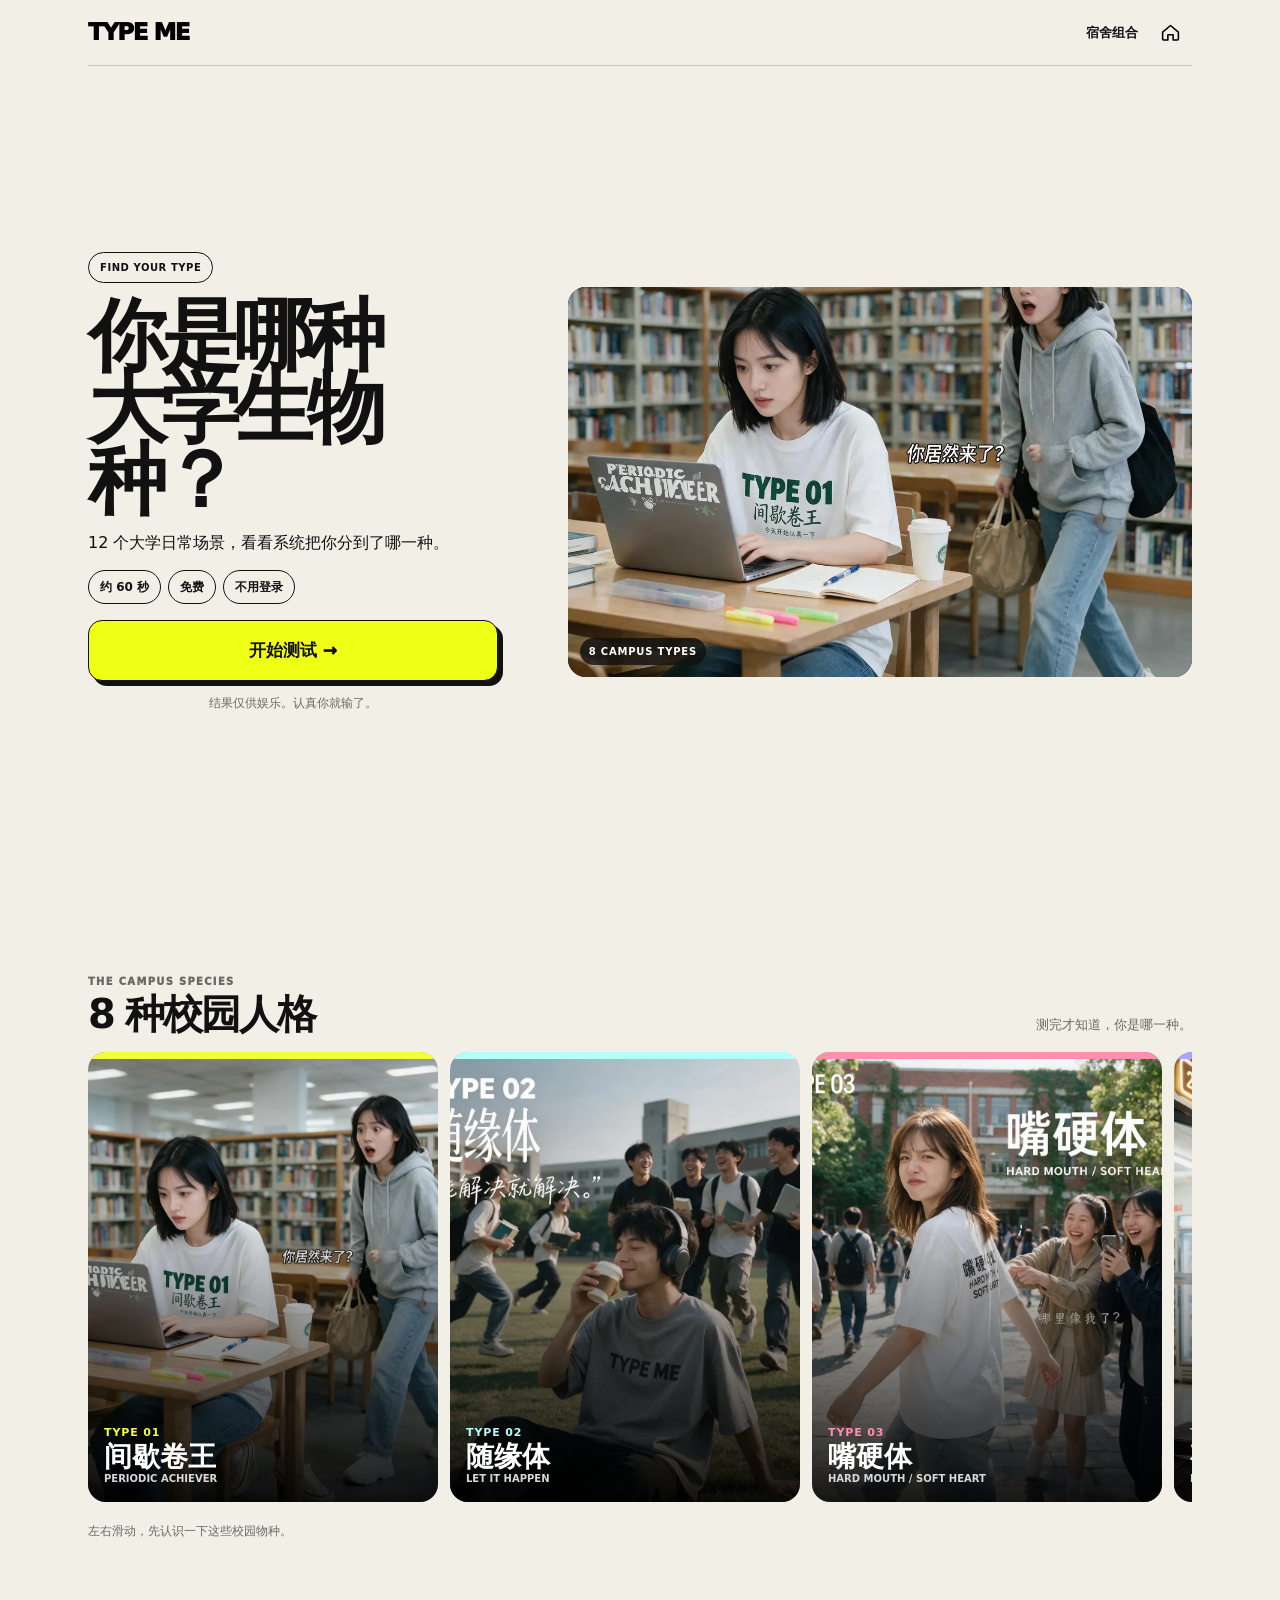
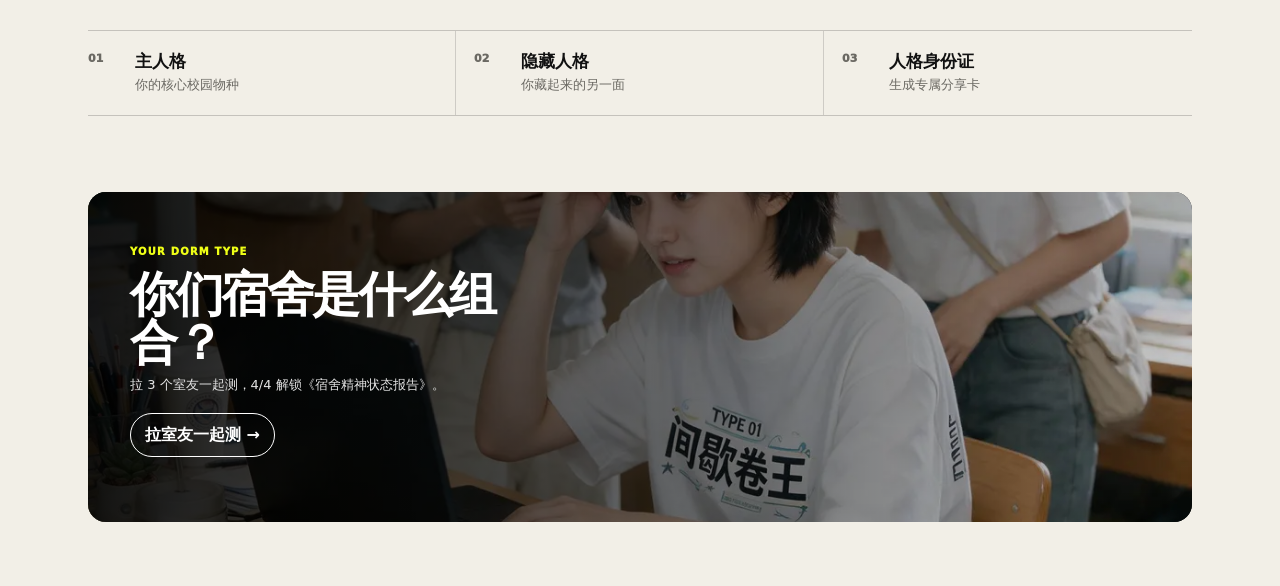
==== commit 7ac7467b: "chore: sync prelaunch storefront and analytics isolation" ====
--- a/index.html
+++ b/index.html
@@ -5,7 +5,7 @@
   <meta name="viewport" content="width=device-width,initial-scale=1,viewport-fit=cover">
   <meta name="theme-color" content="#f3f0e9">
   <title>TYPE ME｜你是哪种大学生物种？</title>
-  <meta name="description" content="12 道不太正经的问题，看看你的校园隐藏人格。">
+  <meta name="description" content="12 个大学日常场景，看看系统把你分到了哪一种。">
   <link rel="stylesheet" href="assets/styles.css?v=3">
   <link rel="stylesheet" href="assets/product-mockup.css?v=3">
   <link rel="stylesheet" href="assets/dorm.css?v=2">
@@ -19,7 +19,7 @@
   <header class="topbar">
     <button class="brand" id="brandBtn" type="button" aria-label="返回 TYPE ME 首页">TYPE ME</button>
     <div class="top-actions">
-      <button class="top-link" id="dormTopBtn" type="button">宿舍挑战</button>
+      <button class="top-link" id="dormTopBtn" type="button">宿舍组合</button>
       <button class="icon-btn" id="homeBtn" type="button" aria-label="回到首页" hidden>
         <svg viewBox="0 0 24 24" aria-hidden="true"><path d="M3 11.5 12 4l9 7.5v8a1 1 0 0 1-1 1h-5v-6H9v6H4a1 1 0 0 1-1-1z"/></svg>
       </button>
@@ -29,12 +29,12 @@
     <section id="homePage" class="page active">
       <div class="home-hero">
         <div class="hero-copy">
-          <span class="eyebrow">CAMPUS PERSONALITY TEST</span>
+          <span class="eyebrow">FIND YOUR TYPE</span>
           <h1>你是哪种<br>大学生物种？</h1>
-          <p class="sub">12 道不太正经的问题，看清你的校园隐藏人格。</p>
+          <p class="sub">12 个大学日常场景，看看系统把你分到了哪一种。</p>
           <div class="meta-row"><span class="meta-chip">约 60 秒</span><span class="meta-chip">免费</span><span class="meta-chip">不用登录</span></div>
           <div id="dormInviteBanner" class="dorm-invite-banner" hidden>
-            <strong>你被拉进一个宿舍人格挑战</strong>
+            <strong>你被拉进一个宿舍组合</strong>
             <div>邀请码：<b id="dormInviteCode"></b></div>
             <div id="dormInviteProgress" style="margin-top:6px;font-size:13px">完成 12 题后自动加入这个宿舍。</div>
           </div>
@@ -54,8 +54,8 @@
         <div><span>03</span><strong>人格身份证</strong><small>生成专属分享卡</small></div>
       </div>
       <div class="home-dorm-banner">
-        <img id="homeDormVisual" src="assets/media/type07/scene.webp" alt="大学宿舍同学参与人格挑战" width="1200" height="750" loading="lazy">
-        <div class="home-dorm-copy"><span>DORM CHALLENGE</span><h2>宿舍人格挑战</h2><p>邀请 3 位室友，看看你们宿舍是什么物种组合。</p><button id="homeDormBtn" class="banner-link" type="button">开始创建 →</button></div>
+        <img id="homeDormVisual" src="assets/media/type07/scene.webp" alt="大学宿舍同学参与组合挑战" width="1200" height="750" loading="lazy">
+        <div class="home-dorm-copy"><span>YOUR DORM TYPE</span><h2>你们宿舍是什么组合？</h2><p>拉 3 个室友一起测，4/4 解锁《宿舍精神状态报告》。</p><button id="homeDormBtn" class="banner-link" type="button">拉室友一起测 →</button></div>
       </div>
       <div id="distributionBlock" class="section" hidden>
         <h2>最近测出的校园人格</h2>
@@ -110,25 +110,25 @@
           <img class="card-visual" id="cardVisual" src="" alt="" width="1200" height="1200">
           <div class="card-preview-top"><small>TYPE ME · CAMPUS SPECIES</small><div id="cardType"></div></div>
           <div class="card-preview-copy"><h4 id="cardName"></h4><div id="cardEn"></div><div id="cardCore"></div></div>
-        </div><div class="identity-copy"><span class="identity-index">TYPE ID / 01</span><h3>生成你的专属校园身份</h3><p>保存 1080×1920 人格卡，分享给好友看看他们是什么 TYPE。</p><div class="identity-actions"><button class="primary-btn" id="generateCardBtn">生成我的人格卡 →</button></div><p class="notice" id="cardStatus">二维码会绑定本次分享归因。</p></div></div>
+        </div><div class="identity-copy"><span class="identity-index">TYPE ID / 01</span><h3>生成你的专属校园身份</h3><p>保存 1080×1920 人格卡，分享给好友看看他们是什么 TYPE。</p><div class="identity-actions"><button class="primary-btn" id="generateCardBtn">生成我的人格卡 →</button></div><p class="notice" id="cardStatus">生成后可保存图片，也可以分享给朋友。</p></div></div>
       </div>
 
       <nav class="result-branch-grid" aria-label="测试结果下一步">
         <button class="result-branch" id="shareBtn" type="button"><span aria-hidden="true"><svg viewBox="0 0 24 24"><path d="M8 12l8-8m0 0H9m7 0v7M5 8v11h11v-5"/></svg></span><strong>分享给朋友</strong><small id="friendShareCopy">让朋友继续测试</small></button>
-        <button class="result-branch" id="resultDormBranch" type="button"><span aria-hidden="true"><svg viewBox="0 0 24 24"><path d="M3 11.5 12 4l9 7.5M5 10v10h14V10M9 20v-6h6v6"/></svg></span><strong>宿舍挑战</strong><small>邀请 3 位室友</small></button>
+        <button class="result-branch" id="resultDormBranch" type="button"><span aria-hidden="true"><svg viewBox="0 0 24 24"><path d="M3 11.5 12 4l9 7.5M5 10v10h14V10M9 20v-6h6v6"/></svg></span><strong>宿舍组合</strong><small>拉 3 位室友一起测</small></button>
         <button class="result-branch" id="resultProductBranch" type="button"><span aria-hidden="true"><svg viewBox="0 0 24 24"><path d="m8 5 4-2 4 2 4 2-2 4-2-1v11H8V10l-2 1-2-4 4-2Z"/></svg></span><strong>看我的 T 恤</strong><small>颜色与尺码</small></button>
       </nav>
 
       <div class="section dorm-entry result-dorm-entry" id="dormChallengeBlock">
         <div class="dorm-entry-card">
-          <img id="dormEntryVisual" class="dorm-entry-visual" src="assets/media/type01/scene.webp" alt="大学宿舍同学一起参与人格挑战" width="1200" height="1200" loading="lazy">
-          <div class="dorm-entry-overlay"><div class="dorm-kicker">DORM PERSONALITY CHALLENGE</div><h3>宿舍人格挑战</h3><p>邀请 3 位室友，4/4 解锁宿舍精神状态报告。</p><label class="sr-only" for="dormNameInput">宿舍名称，可选</label><input id="dormNameInput" class="dorm-name-field" maxlength="16" placeholder="宿舍名（可选，例如 404）"><button class="banner-link" id="createDormBtn">创建我的宿舍 →</button><div id="dormJoinStatus" class="dorm-preview-warning" hidden></div><button id="viewDormBtn" class="secondary-btn" style="margin-top:10px" hidden>查看宿舍进度</button></div>
+          <img id="dormEntryVisual" class="dorm-entry-visual" src="assets/media/type01/scene.webp" alt="大学宿舍同学一起参与组合挑战" width="1200" height="1200" loading="lazy">
+          <div class="dorm-entry-overlay"><div class="dorm-kicker">YOUR DORM TYPE</div><h3>你们宿舍是什么组合？</h3><p>拉 3 个室友一起测，4/4 解锁《宿舍精神状态报告》。</p><label class="sr-only" for="dormNameInput">宿舍名称，可选</label><input id="dormNameInput" class="dorm-name-field" maxlength="16" placeholder="宿舍名（可选，例如 404）"><button class="banner-link" id="createDormBtn">创建宿舍组合 →</button><div id="dormJoinStatus" class="dorm-preview-warning" hidden></div><button id="viewDormBtn" class="secondary-btn" style="margin-top:10px" hidden>查看宿舍进度</button></div>
         </div>
       </div>
 
       <div class="product-teaser-section">
         <div class="section-heading compact"><div><span class="section-kicker">WEAR YOUR TYPE</span><h2>你的 TYPE ME</h2></div></div>
-        <div class="product-teaser"><div class="product-teaser-media"><img id="productTeaserVisual" src="" alt="" width="800" height="1000" loading="lazy"></div><div class="product-teaser-copy"><h3 id="productTeaserName"></h3><strong>¥129</strong><p id="tshirtTeaserCopy">这是你的 TYPE，不是我们的 Logo。</p><button class="secondary-btn" id="viewProductBtn">查看 T 恤详情 →</button></div></div>
+        <div class="product-teaser"><div class="product-teaser-media"><img id="productTeaserVisual" src="" alt="" width="800" height="1000" loading="lazy"></div><div class="product-teaser-copy"><h3 id="productTeaserName"></h3><strong id="productTeaserPrice">¥129</strong><p id="tshirtTeaserCopy">这是你的 TYPE，不是我们的 Logo。</p><button class="secondary-btn" id="viewProductBtn">查看 T 恤详情 →</button></div></div>
       </div>
     </section>
 
@@ -141,15 +141,14 @@
             <div class="product-gallery" id="productGallery"></div>
           </div>
           <div class="product-copy">
-            <div class="debug-tag">客户视觉素材已更新 · 当前为商品预览</div>
-            <div class="product-summary"><h2 id="productName"></h2><p id="productIdentityCopy"></p><div class="price"><strong>¥129</strong><span>人格认证价</span><del>日常价 ¥139</del></div></div>
+            <div class="product-summary"><h2 id="productName"></h2><p id="productIdentityCopy"></p><div class="price"><strong id="productPrice">¥129</strong><span>人格认证价</span><del id="productRegularPrice">日常价 ¥139</del></div></div>
             <div class="selector"><div class="selector-label">颜色</div><div class="chips" id="colorChips"></div></div>
             <div class="selector"><div class="selector-label">尺码</div><div class="chips" id="sizeChips"></div></div>
             <div class="product-benefits" aria-label="商品核心卖点"><div><strong>220g</strong><span>重磅棉</span></div><div><strong>100%</strong><span>纯棉面料</span></div><div><strong>BOXY</strong><span>宽松版型</span></div></div>
             <div class="inventory-line" id="productInventory"></div>
             <div class="product-accordion-list">
               <details class="product-accordion"><summary>商品参数</summary><div class="product-accordion-body"><div class="product-specs" id="productSpecs"></div></div></details>
-              <details class="product-accordion"><summary>尺码建议</summary><div class="product-accordion-body"><div class="size-guide-scroll"><table><thead><tr><th>尺码</th><th>胸围</th><th>衣长</th><th>肩宽</th></tr></thead><tbody id="sizeGuideRows"></tbody></table></div><div class="model-ref" id="modelRef"></div></div></details>
+              <details class="product-accordion"><summary>尺码建议</summary><div class="product-accordion-body"><div class="size-guide-scroll"><table><thead><tr><th>尺码</th><th>胸围(cm)</th><th>衣长(cm)</th><th>肩宽(cm)</th></tr></thead><tbody id="sizeGuideRows"><tr><td><b>XS</b></td><td>88</td><td>61</td><td>43</td></tr><tr><td><b>S</b></td><td>92</td><td>62</td><td>45</td></tr><tr><td><b>M</b></td><td>96</td><td>63</td><td>47</td></tr><tr><td><b>L</b></td><td>100</td><td>64</td><td>49</td></tr><tr><td><b>XL</b></td><td>104</td><td>72</td><td>51</td></tr><tr><td><b>2XL</b></td><td>108</td><td>74</td><td>53</td></tr><tr><td><b>3XL</b></td><td>113</td><td>76</td><td>56</td></tr><tr><td><b>4XL</b></td><td>118</td><td>78</td><td>59</td></tr></tbody></table></div><div class="model-ref" id="modelRef"></div></div></details>
               <details class="product-accordion"><summary>洗涤护理</summary><div class="product-accordion-body"><ul class="care-list" id="careList"></ul></div></details>
               <details class="product-accordion"><summary>发货与售后</summary><div class="product-accordion-body"><div class="fulfillment-note" id="fulfillmentNote"></div></div></details>
             </div>
@@ -157,14 +156,14 @@
           <div class="product-detail-story"><div class="section-heading compact"><div><span class="section-kicker">REAL PRODUCT DETAILS</span><h2>真实商品细节</h2></div></div><div class="detail-photo-grid" id="productDetailPhotos"></div><p class="notice" id="productPendingNote"></p></div>
         </div>
       </div>
-      <div class="product-sticky-bar" aria-label="商品购买栏"><div><small>人格认证价</small><strong>¥129</strong></div><button class="primary-btn" id="buyBtn" disabled>商品预览中 · 暂未开放购买</button></div>
+      <div class="product-sticky-bar" aria-label="商品购买栏"><div><small>人格认证价</small><strong id="productStickyPrice">¥129</strong></div><button class="primary-btn" id="buyBtn" disabled>商品信息加载中…</button></div>
     </section>
 
     <section id="dormPage" class="page">
       <div class="dorm-page-wrap">
         <button class="back-btn" id="dormBackBtn">← 返回人格结果</button>
         <div class="dorm-head">
-          <div class="dorm-kicker">TYPE ME · DORM SPECIES</div>
+          <div class="dorm-kicker">TYPE ME · DORM COMBO</div>
           <h1 id="dormTitle">我的宿舍</h1>
           <div class="dorm-code" id="dormCode"></div>
           <div class="dorm-progress"><span id="dormProgressText">1 / 4 已完成</span><span>4/4 解锁报告</span></div>
@@ -178,7 +177,7 @@
         </div>
         <button class="secondary-btn" id="dormRefreshBtn" style="margin-top:10px">刷新宿舍进度</button>
         <div id="dormInviteUrl" class="notice" style="word-break:break-all;margin-top:10px"></div>
-        <div id="dormPreviewWarning" class="dorm-preview-warning" hidden>当前是 Vercel Preview 临时宿舍数据，只用于体验流程；容器重启或扩容时可能失效。正式多人联调会接持久数据库。</div>
+        <div id="dormPreviewWarning" class="dorm-preview-warning" hidden>宿舍挑战记录会保留一段时间，建议及时保存结果。</div>
 
         <div id="dormLock" class="dorm-lock">还差 3 位室友完成测试，4/4 后自动解锁宿舍报告。</div>
         <div id="dormReport" class="dorm-report" hidden>
@@ -189,18 +188,19 @@
           <div class="dorm-role-list" id="dormRoles"></div>
           <p style="font-size:12px;color:#888;margin-top:18px">娱乐化宿舍报告，不是心理测量或医学结论。</p>
         </div>
-        <button class="primary-btn" id="dormDoorplateBtn" style="margin-top:14px" hidden>生成宿舍人格门牌</button>
+        <button class="primary-btn" id="dormDoorplateBtn" style="margin-top:14px" hidden>生成宿舍组合门牌</button>
       </div>
     </section>
   </main>
 </div>
-<div class="modal" id="checkoutModal"><div class="sheet"><h3>确认收货信息</h3><div class="field"><label>收货人</label><input id="receiverName" autocomplete="name"></div><div class="field"><label>手机号</label><input id="receiverPhone" inputmode="tel" autocomplete="tel"></div><div class="field"><label>收货地址</label><input id="receiverAddress" autocomplete="street-address"></div><button class="primary-btn" id="payBtn">确认并支付 ¥129</button><button class="secondary-btn" id="closeCheckoutBtn" style="margin-top:10px">取消</button><p class="notice">支付沿用当前微信 JSAPI / Native 接口，不在 V2 重写支付底座。</p></div></div>
+<div class="modal" id="checkoutModal"><div class="sheet"><h3>确认收货信息</h3><div class="field"><label>收货人</label><input id="receiverName" autocomplete="name"></div><div class="field"><label>手机号</label><input id="receiverPhone" inputmode="tel" autocomplete="tel"></div><div class="field"><label>收货地址</label><input id="receiverAddress" autocomplete="street-address"></div><button class="primary-btn" id="payBtn">确认并支付 ¥129</button><button class="secondary-btn" id="closeCheckoutBtn" style="margin-top:10px">取消</button><p class="notice">请确认收货信息无误，支付成功后我们会尽快安排发货。</p></div></div>
 <div class="modal" id="nativePayModal"><div class="sheet"><h3>微信扫码支付</h3><div id="nativeQr" style="text-align:center;word-break:break-all"></div><button class="secondary-btn" id="closeNativeBtn" style="margin-top:16px">关闭</button></div></div>
 <div class="toast" id="toast" role="status" aria-live="polite"></div>
-<script src="assets/app.js?v=9"></script>
+<script src="assets/qrcode.min.js?v=1"></script>
+<script src="assets/app.js?v=14"></script>
 <script src="assets/scoring-v1.js?v=1"></script>
 <script src="assets/product-mockup.js?v=2"></script>
-<script src="assets/card-ui.js?v=3"></script>
-<script src="assets/dorm.js?v=2"></script>
+<script src="assets/card-ui.js?v=4"></script>
+<script src="assets/dorm.js?v=4"></script>
 </body>
 </html>
